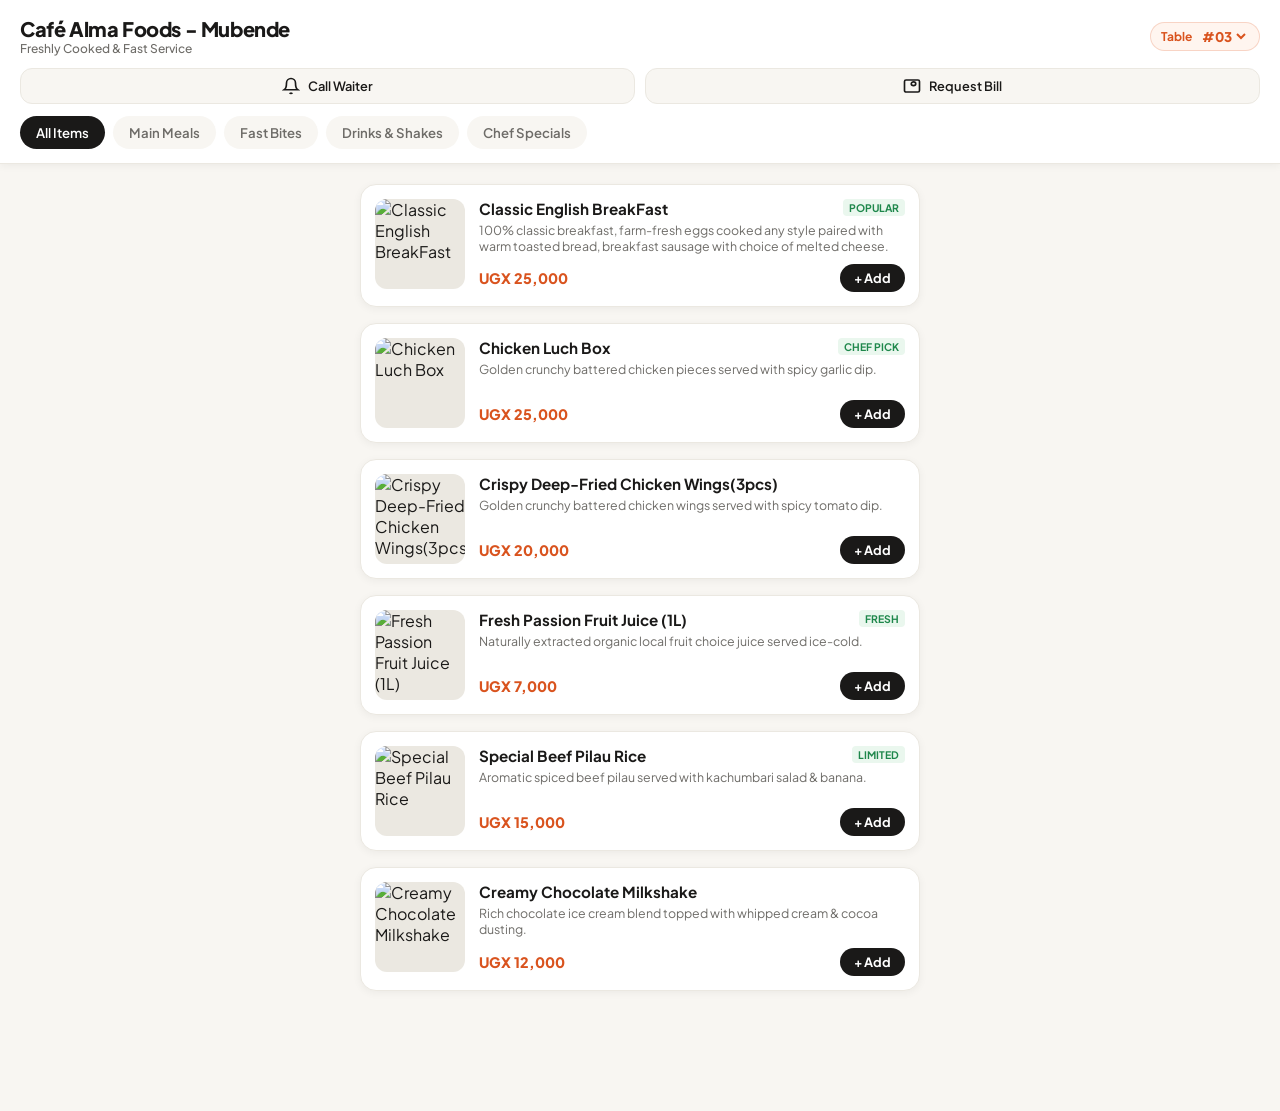
==== cafe assets/index.html @ 5075a75d "Add files via upload" ====
<!DOCTYPE html>
<html lang="en">
<head>
  <meta charset="UTF-8" />
  <meta name="viewport" content="width=device-width, initial-scale=1.0, maximum-scale=1.0, user-scalable=no" />
  <title>Digital Menu & Table Service</title>
  <link rel="preconnect" href="https://fonts.googleapis.com">
  <link rel="preconnect" href="https://fonts.gstatic.com" crossorigin>
  <link href="https://fonts.googleapis.com/css2?family=Plus+Jakarta+Sans:wght@400;500;600;700;800&display=swap" rel="stylesheet">
  <link rel="stylesheet" href="styles.css" />
</head>
<body>

  <!-- Top Navigation & Header -->
  <header class="app-header">
    <div class="brand-bar">
      <div class="brand-info">
        <h1 id="restaurantName" class="brand-title">Café Alma Foods - Mubende</h1>
        <p class="brand-subtitle">Freshly Cooked & Fast Service</p>
      </div>
      <div class="table-badge">
        <span>Table</span>
        <select id="tableSelect">
          <option value="01">#01</option>
          <option value="02">#02</option>
          <option value="03" selected>#03</option>
          <option value="04">#04</option>
          <option value="05">#05</option>
          <option value="VIP-1">VIP 1</option>
        </select>
      </div>
    </div>

    <!-- Quick Quick Call-Waiter Actions -->
    <div class="quick-service-strip">
      <button class="service-btn" id="btnCallWaiter">
        <svg width="18" height="18" viewBox="0 0 24 24" fill="none" stroke="currentColor" stroke-width="2.2"><path d="M18 8A6 6 0 0 0 6 8c0 7-3 9-3 9h18s-3-2-3-9"></path><path d="M13.73 21a2 2 0 0 1-3.46 0"></path></svg>
        Call Waiter
      </button>
      <button class="service-btn" id="btnRequestBill">
        <svg width="18" height="18" viewBox="0 0 24 24" fill="none" stroke="currentColor" stroke-width="2.2"><rect x="2" y="4" width="20" height="16" rx="2"></rect><line x1="12" y1="12" x2="12" y2="12.01"></line><path d="M17 9c0 1.5-1.5 2.5-3 2.5S11 10.5 11 9s1.5-2.5 3-2.5 3 1 3 2.5z"></path></svg>
        Request Bill
      </button>
    </div>

    <!-- Scrollable Category Filter -->
    <nav class="category-nav">
      <button class="cat-pill active" data-category="all">All Items</button>
      <button class="cat-pill" data-category="mains">Main Meals</button>
      <button class="cat-pill" data-category="fastfood">Fast Bites</button>
      <button class="cat-pill" data-category="drinks">Drinks & Shakes</button>
      <button class="cat-pill" data-category="specials">Chef Specials</button>
    </nav>
  </header>

  <!-- Main Product Display Feed -->
  <main class="menu-container">
    <div class="menu-grid" id="menuGrid">
      <!-- Injected dynamically by JS -->
    </div>
  </main>

  <!-- Sticky Bottom Cart Trigger Bar -->
  <div class="cart-bar hidden" id="cartBar">
    <div class="cart-bar-info">
      <span class="cart-count-badge" id="cartBadge">0</span>
      <div class="cart-bar-text">
        <span class="cart-bar-label">Your Order</span>
        <span class="cart-bar-total" id="cartBarTotal">UGX 0</span>
      </div>
    </div>
    <button class="view-cart-btn" id="btnOpenCart">
      View Order
      <svg width="18" height="18" viewBox="0 0 24 24" fill="none" stroke="currentColor" stroke-width="2.5"><line x1="5" y1="12" x2="19" y2="12"></line><polyline points="12 5 19 12 12 19"></polyline></svg>
    </button>
  </div>

  <!-- Order Tray Sheet Modal -->
  <div class="modal-overlay hidden" id="cartModal">
    <div class="modal-sheet">
      <div class="modal-header">
        <div>
          <h2 class="modal-title">Your Order Summary</h2>
          <p class="modal-sub">Table <span id="modalTableNum">#03</span> • Direct Kitchen Dispatch</p>
        </div>
        <button class="close-btn" id="btnCloseCart">&times;</button>
      </div>

      <div class="modal-body">
        <div class="cart-items-list" id="cartItemsList">
          <!-- Injected dynamically -->
        </div>

        <div class="order-notes-box">
          <label for="orderNotes">Kitchen Instructions / Requests:</label>
          <textarea id="orderNotes" rows="2" placeholder="e.g. Extra ketchup, extra salt, no onions, cold drinks please..."></textarea>
        </div>

        <div class="payment-method-box">
          <label>Payment Method:</label>
          <div class="payment-options">
            <label class="pay-option">
              <input type="radio" name="payment" value="Cash on Delivery" checked>
              <span>Cash</span>
            </label>
            <label class="pay-option">
              <input type="radio" name="payment" value="Mobile Money">
              <span>Mobile Money</span>
            </label>
            <label class="pay-option">
              <input type="radio" name="payment" value="Card Payment">
              <span>Card</span>
            </label>
          </div>
        </div>

        <div class="summary-breakdown">
          <div class="summary-row">
            <span>Subtotal</span>
            <span id="summarySubtotal">UGX 0</span>
          </div>
          <div class="summary-row total-row">
            <span>Total Payable</span>
            <span id="summaryTotal">UGX 0</span>
          </div>
        </div>
      </div>

      <div class="modal-footer">
        <button class="dispatch-whatsapp-btn" id="btnDispatchOrder">
          <svg width="22" height="22" viewBox="0 0 24 24" fill="currentColor"><path d="M.057 24l1.687-6.163c-1.041-1.804-1.588-3.849-1.587-5.946.003-6.556 5.338-11.891 11.893-11.891 3.181.001 6.167 1.24 8.413 3.488 2.245 2.248 3.481 5.236 3.48 8.414-.003 6.557-5.338 11.892-11.893 11.892-1.99-.001-3.951-.5-5.688-1.448l-6.305 1.654zm6.597-3.807c1.676.995 3.276 1.591 5.392 1.592 5.448 0 9.886-4.434 9.889-9.885.002-5.462-4.415-9.89-9.881-9.892-5.452 0-9.887 4.434-9.889 9.884-.001 2.225.651 3.891 1.746 5.634l-.999 3.648 3.742-.981zm11.387-5.464c-.074-.124-.272-.198-.57-.347-.297-.149-1.758-.868-2.031-.967-.272-.099-.47-.149-.669.149-.198.297-.768.967-.941 1.165-.173.198-.347.223-.644.074-.297-.149-1.255-.462-2.39-1.475-.883-.788-1.48-1.761-1.653-2.059-.173-.297-.018-.458.13-.606.134-.133.297-.347.446-.521.151-.172.2-.296.3-.495.099-.198.05-.372-.025-.521-.075-.148-.669-1.611-.916-2.206-.242-.579-.487-.501-.669-.51l-.57-.01c-.198 0-.52.074-.792.372s-1.04 1.016-1.04 2.479 1.065 2.876 1.213 3.074c.149.198 2.095 3.2 5.076 4.487.709.306 1.263.489 1.694.626.712.226 1.36.194 1.872.118.571-.085 1.758-.719 2.006-1.413.248-.695.248-1.29.173-1.414z"/></svg>
          Send Order to Kitchen via WhatsApp
        </button>
      </div>
    </div>
  </div>

  <script src="app.js"></script>
</body>
</html>
---- cafe assets/styles.css ----
:root {
  --bg-main: #F8F6F2;
  --surface: #FFFFFF;
  --text-dark: #1A1918;
  --text-muted: #6E6C68;
  --primary: #D9531E;
  --primary-hover: #C14413;
  --accent-warm: #FFF5EF;
  --border-light: #EBE8E1;
  --whatsapp-green: #25D366;
  --shadow-sm: 0 2px 8px rgba(0, 0, 0, 0.05);
  --shadow-lg: 0 10px 30px rgba(0, 0, 0, 0.12);
  --radius-lg: 16px;
  --radius-md: 12px;
}

* {
  box-sizing: border-box;
  margin: 0;
  padding: 0;
  font-family: 'Plus Jakarta Sans', sans-serif;
  -webkit-tap-highlight-color: transparent;
}

body {
  background-color: var(--bg-main);
  color: var(--text-dark);
  padding-bottom: 100px;
}

/* Header */
.app-header {
  position: sticky;
  top: 0;
  background: var(--surface);
  z-index: 100;
  box-shadow: var(--shadow-sm);
  border-bottom: 1px solid var(--border-light);
}

.brand-bar {
  display: flex;
  justify-content: space-between;
  align-items: center;
  padding: 16px 20px 12px;
}

.brand-title {
  font-size: 1.25rem;
  font-weight: 800;
  letter-spacing: -0.02em;
  color: var(--text-dark);
}

.brand-subtitle {
  font-size: 0.75rem;
  color: var(--text-muted);
  font-weight: 500;
}

.table-badge {
  background: var(--accent-warm);
  border: 1px solid rgba(217, 83, 30, 0.2);
  padding: 4px 10px;
  border-radius: 20px;
  display: flex;
  align-items: center;
  gap: 6px;
  font-size: 0.75rem;
  font-weight: 700;
  color: var(--primary);
}

.table-badge select {
  border: none;
  background: transparent;
  font-weight: 800;
  color: var(--primary);
  outline: none;
  cursor: pointer;
}

/* Service Actions Strip */
.quick-service-strip {
  display: flex;
  gap: 10px;
  padding: 0 20px 12px;
}

.service-btn {
  flex: 1;
  display: flex;
  align-items: center;
  justify-content: center;
  gap: 8px;
  background: var(--bg-main);
  border: 1px solid var(--border-light);
  padding: 8px 12px;
  border-radius: var(--radius-md);
  font-size: 0.8rem;
  font-weight: 600;
  color: var(--text-dark);
  cursor: pointer;
}

.service-btn:active {
  background: var(--border-light);
}

/* Category Filter Bar */
.category-nav {
  display: flex;
  overflow-x: auto;
  gap: 8px;
  padding: 0 20px 14px;
  scrollbar-width: none;
}
.category-nav::-webkit-scrollbar { display: none; }

.cat-pill {
  white-space: nowrap;
  border: none;
  background: var(--bg-main);
  color: var(--text-muted);
  padding: 8px 16px;
  border-radius: 20px;
  font-size: 0.825rem;
  font-weight: 600;
  cursor: pointer;
}

.cat-pill.active {
  background: var(--text-dark);
  color: var(--surface);
}

/* Menu Display Feed */
.menu-container {
  padding: 20px;
  max-width: 600px;
  margin: 0 auto;
}

.menu-grid {
  display: flex;
  flex-direction: column;
  gap: 16px;
}

.item-card {
  background: var(--surface);
  border-radius: var(--radius-lg);
  padding: 14px;
  display: flex;
  gap: 14px;
  box-shadow: var(--shadow-sm);
  border: 1px solid var(--border-light);
  position: relative;
}

.item-img {
  width: 90px;
  height: 90px;
  border-radius: var(--radius-md);
  object-fit: cover;
  background-color: var(--border-light);
}

.item-details {
  flex: 1;
  display: flex;
  flex-direction: column;
  justify-content: space-between;
}

.item-header {
  display: flex;
  justify-content: space-between;
  align-items: flex-start;
  gap: 8px;
}

.item-name {
  font-size: 0.95rem;
  font-weight: 700;
  line-height: 1.25;
}

.item-badge {
  background: #EAF7EE;
  color: #1E874B;
  font-size: 0.65rem;
  font-weight: 700;
  padding: 2px 6px;
  border-radius: 4px;
  text-transform: uppercase;
}

.item-desc {
  font-size: 0.775rem;
  color: var(--text-muted);
  margin-top: 4px;
  line-height: 1.3;
}

.item-bottom {
  display: flex;
  justify-content: space-between;
  align-items: center;
  margin-top: 10px;
}

.item-price {
  font-size: 0.9rem;
  font-weight: 800;
  color: var(--primary);
}

/* Controls */
.qty-control {
  display: flex;
  align-items: center;
  gap: 10px;
  background: var(--bg-main);
  padding: 4px 8px;
  border-radius: 20px;
  border: 1px solid var(--border-light);
}

.qty-btn {
  border: none;
  background: var(--surface);
  width: 26px;
  height: 26px;
  border-radius: 50%;
  font-weight: 800;
  color: var(--text-dark);
  cursor: pointer;
  box-shadow: 0 1px 3px rgba(0,0,0,0.1);
  display: flex;
  align-items: center;
  justify-content: center;
}

.qty-btn:active { transform: scale(0.95); }

.qty-count {
  font-size: 0.85rem;
  font-weight: 700;
  min-width: 14px;
  text-align: center;
}

.add-btn {
  background: var(--text-dark);
  color: var(--surface);
  border: none;
  padding: 6px 14px;
  border-radius: 20px;
  font-size: 0.8rem;
  font-weight: 700;
  cursor: pointer;
}

/* Bottom Floating Cart Bar */
.cart-bar {
  position: fixed;
  bottom: 20px;
  left: 20px;
  right: 20px;
  max-width: 560px;
  margin: 0 auto;
  background: var(--text-dark);
  color: var(--surface);
  border-radius: 30px;
  padding: 10px 12px 10px 20px;
  display: flex;
  justify-content: space-between;
  align-items: center;
  box-shadow: var(--shadow-lg);
  z-index: 200;
}

.cart-bar.hidden { display: none; }

.cart-bar-info {
  display: flex;
  align-items: center;
  gap: 12px;
}

.cart-count-badge {
  background: var(--primary);
  color: var(--surface);
  width: 28px;
  height: 28px;
  border-radius: 50%;
  font-weight: 800;
  font-size: 0.85rem;
  display: flex;
  align-items: center;
  justify-content: center;
}

.cart-bar-text {
  display: flex;
  flex-direction: column;
}

.cart-bar-label { font-size: 0.7rem; color: #A09E9A; text-transform: uppercase; }
.cart-bar-total { font-size: 0.95rem; font-weight: 800; }

.view-cart-btn {
  background: var(--primary);
  color: var(--surface);
  border: none;
  padding: 10px 18px;
  border-radius: 20px;
  font-size: 0.85rem;
  font-weight: 700;
  display: flex;
  align-items: center;
  gap: 6px;
  cursor: pointer;
}

/* Modal Tray Sheet */
.modal-overlay {
  position: fixed;
  inset: 0;
  background: rgba(0, 0, 0, 0.6);
  z-index: 300;
  display: flex;
  justify-content: center;
  align-items: flex-end;
}

.modal-overlay.hidden { display: none; }

.modal-sheet {
  background: var(--surface);
  width: 100%;
  max-width: 600px;
  border-radius: 24px 24px 0 0;
  padding: 24px 20px;
  max-height: 85vh;
  overflow-y: auto;
  animation: slideUp 0.25s ease-out;
}

@keyframes slideUp {
  from { transform: translateY(100%); }
  to { transform: translateY(0); }
}

.modal-header {
  display: flex;
  justify-content: space-between;
  align-items: flex-start;
  margin-bottom: 20px;
}

.modal-title { font-size: 1.15rem; font-weight: 800; }
.modal-sub { font-size: 0.775rem; color: var(--text-muted); }

.close-btn {
  border: none;
  background: var(--bg-main);
  width: 32px;
  height: 32px;
  border-radius: 50%;
  font-size: 1.25rem;
  cursor: pointer;
}

.cart-items-list {
  display: flex;
  flex-direction: column;
  gap: 12px;
  margin-bottom: 20px;
}

.cart-item-row {
  display: flex;
  justify-content: space-between;
  align-items: center;
  padding-bottom: 12px;
  border-bottom: 1px solid var(--border-light);
}

.cart-item-title { font-size: 0.875rem; font-weight: 700; }
.cart-item-sub { font-size: 0.75rem; color: var(--text-muted); }

.order-notes-box, .payment-method-box {
  margin-bottom: 20px;
}

.order-notes-box label, .payment-method-box label {
  display: block;
  font-size: 0.8rem;
  font-weight: 700;
  margin-bottom: 8px;
}

.order-notes-box textarea {
  width: 100%;
  border: 1px solid var(--border-light);
  border-radius: var(--radius-md);
  padding: 10px;
  font-size: 0.825rem;
  background: var(--bg-main);
  resize: none;
  outline: none;
}

.payment-options {
  display: flex;
  gap: 10px;
}

.pay-option {
  flex: 1;
  border: 1px solid var(--border-light);
  padding: 8px 10px;
  border-radius: var(--radius-md);
  text-align: center;
  font-size: 0.8rem;
  font-weight: 600;
  cursor: pointer;
  display: flex;
  align-items: center;
  justify-content: center;
  gap: 6px;
}

.pay-option input { accent-color: var(--primary); }

.summary-breakdown {
  background: var(--bg-main);
  padding: 14px;
  border-radius: var(--radius-md);
  margin-bottom: 20px;
}

.summary-row {
  display: flex;
  justify-content: space-between;
  font-size: 0.85rem;
  color: var(--text-muted);
  margin-bottom: 6px;
}

.total-row {
  font-size: 1rem;
  font-weight: 800;
  color: var(--text-dark);
  margin-bottom: 0;
  padding-top: 6px;
  border-top: 1px dashed var(--border-light);
}

.dispatch-whatsapp-btn {
  width: 100%;
  background: var(--whatsapp-green);
  color: white;
  border: none;
  padding: 14px;
  border-radius: 30px;
  font-size: 0.925rem;
  font-weight: 800;
  display: flex;
  align-items: center;
  justify-content: center;
  gap: 10px;
  cursor: pointer;
}

.dispatch-whatsapp-btn:active { opacity: 0.9; }
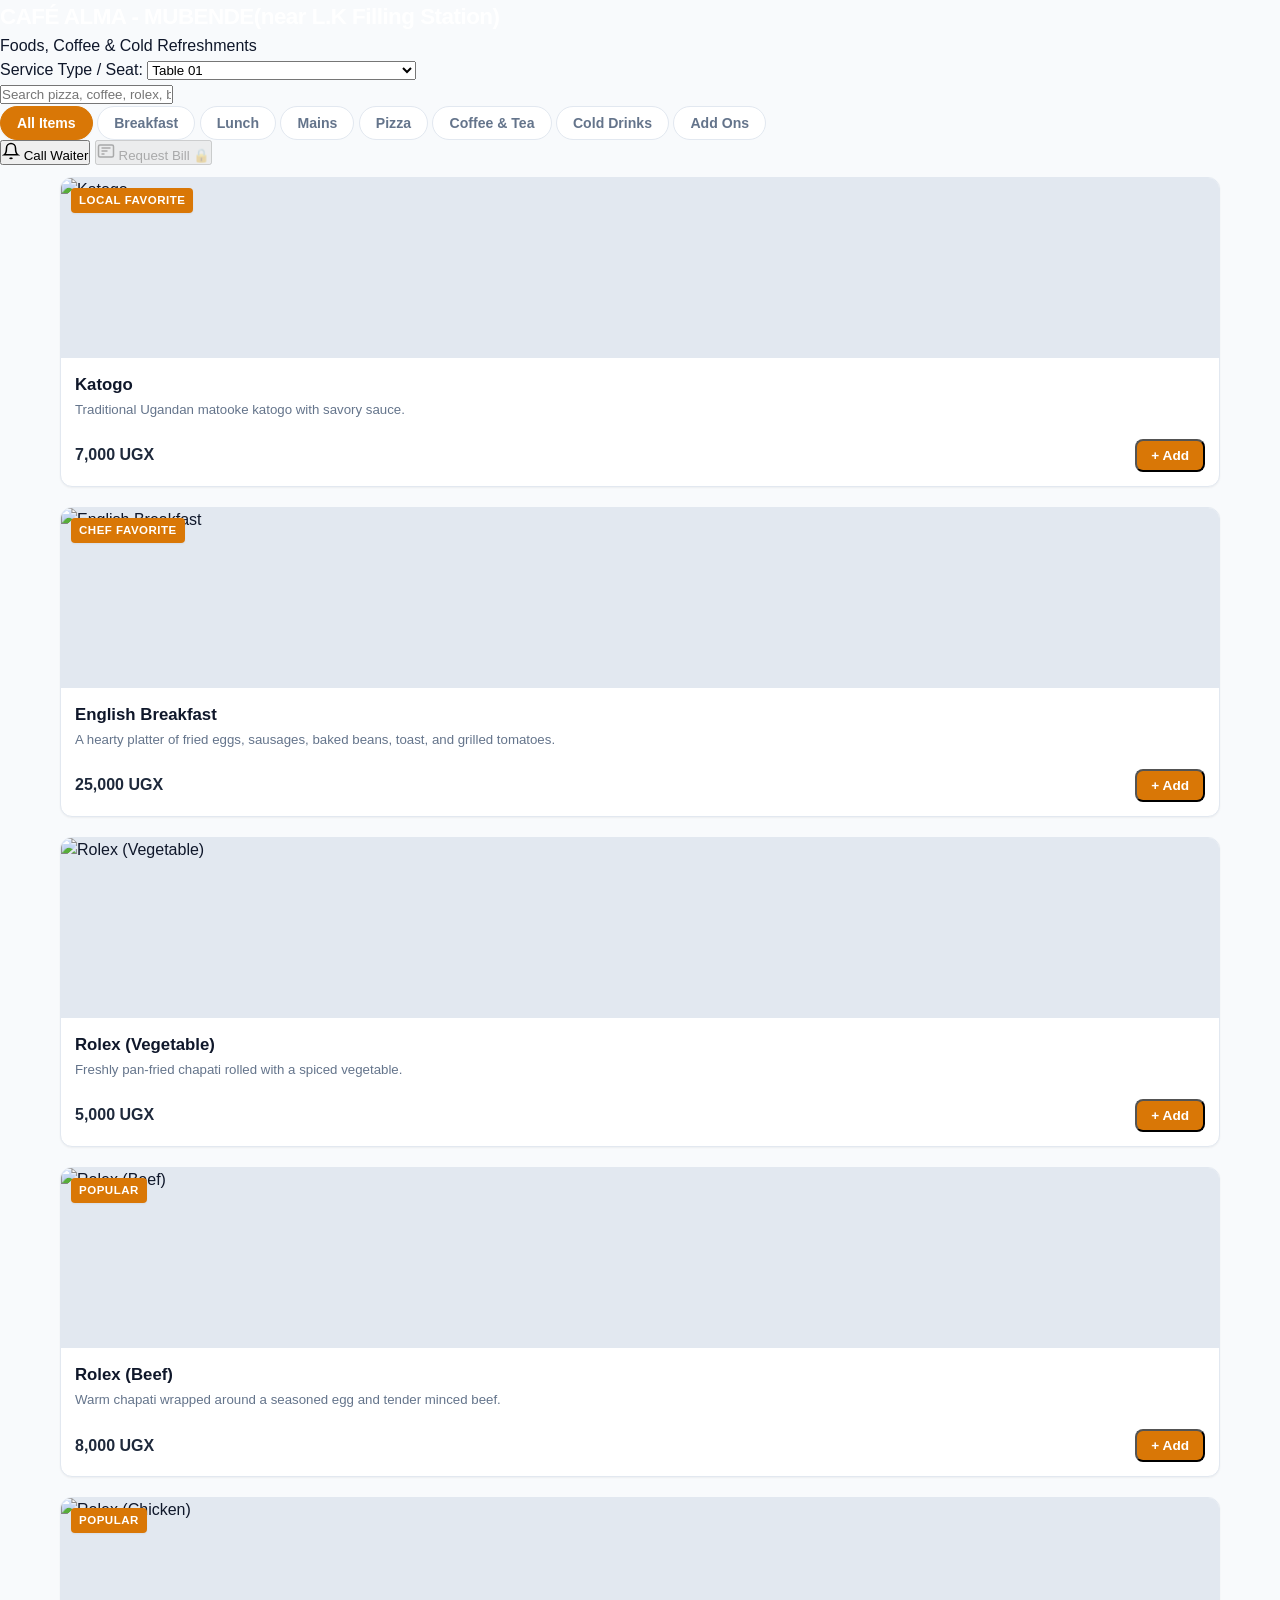
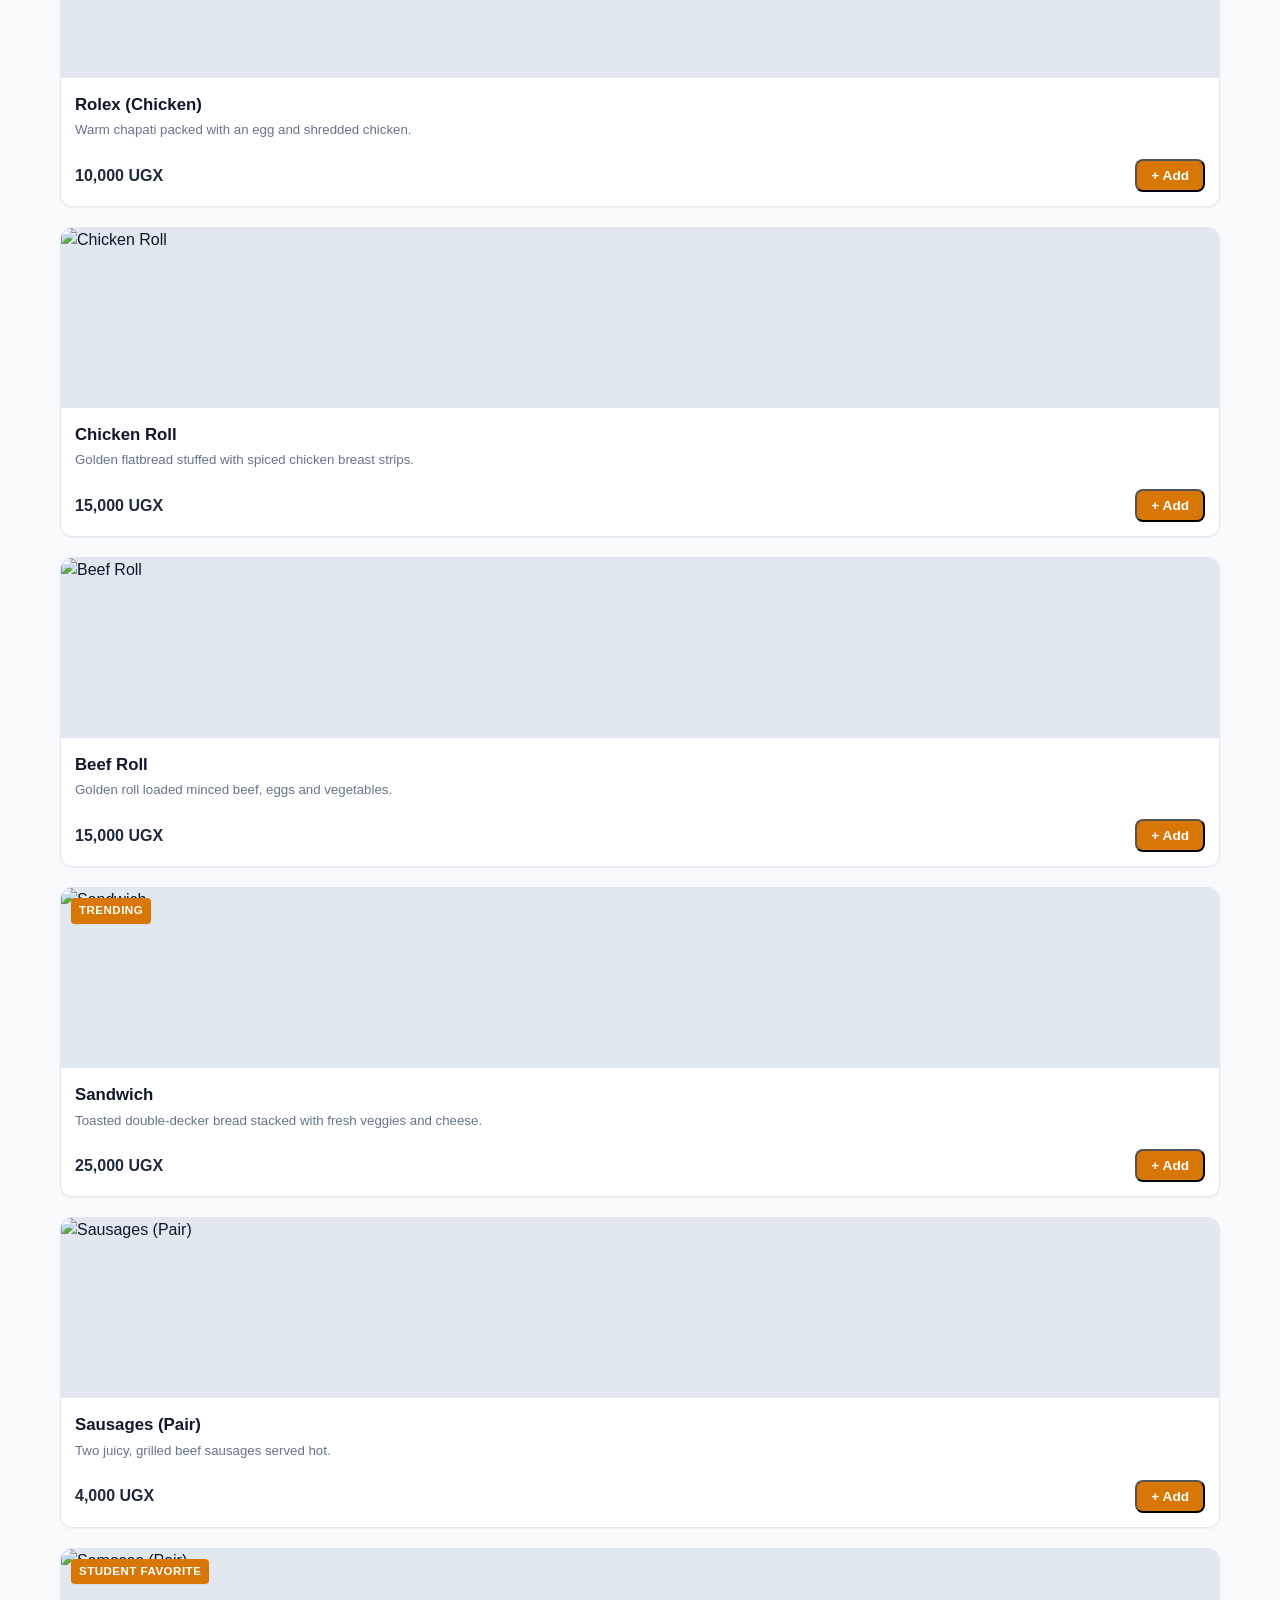
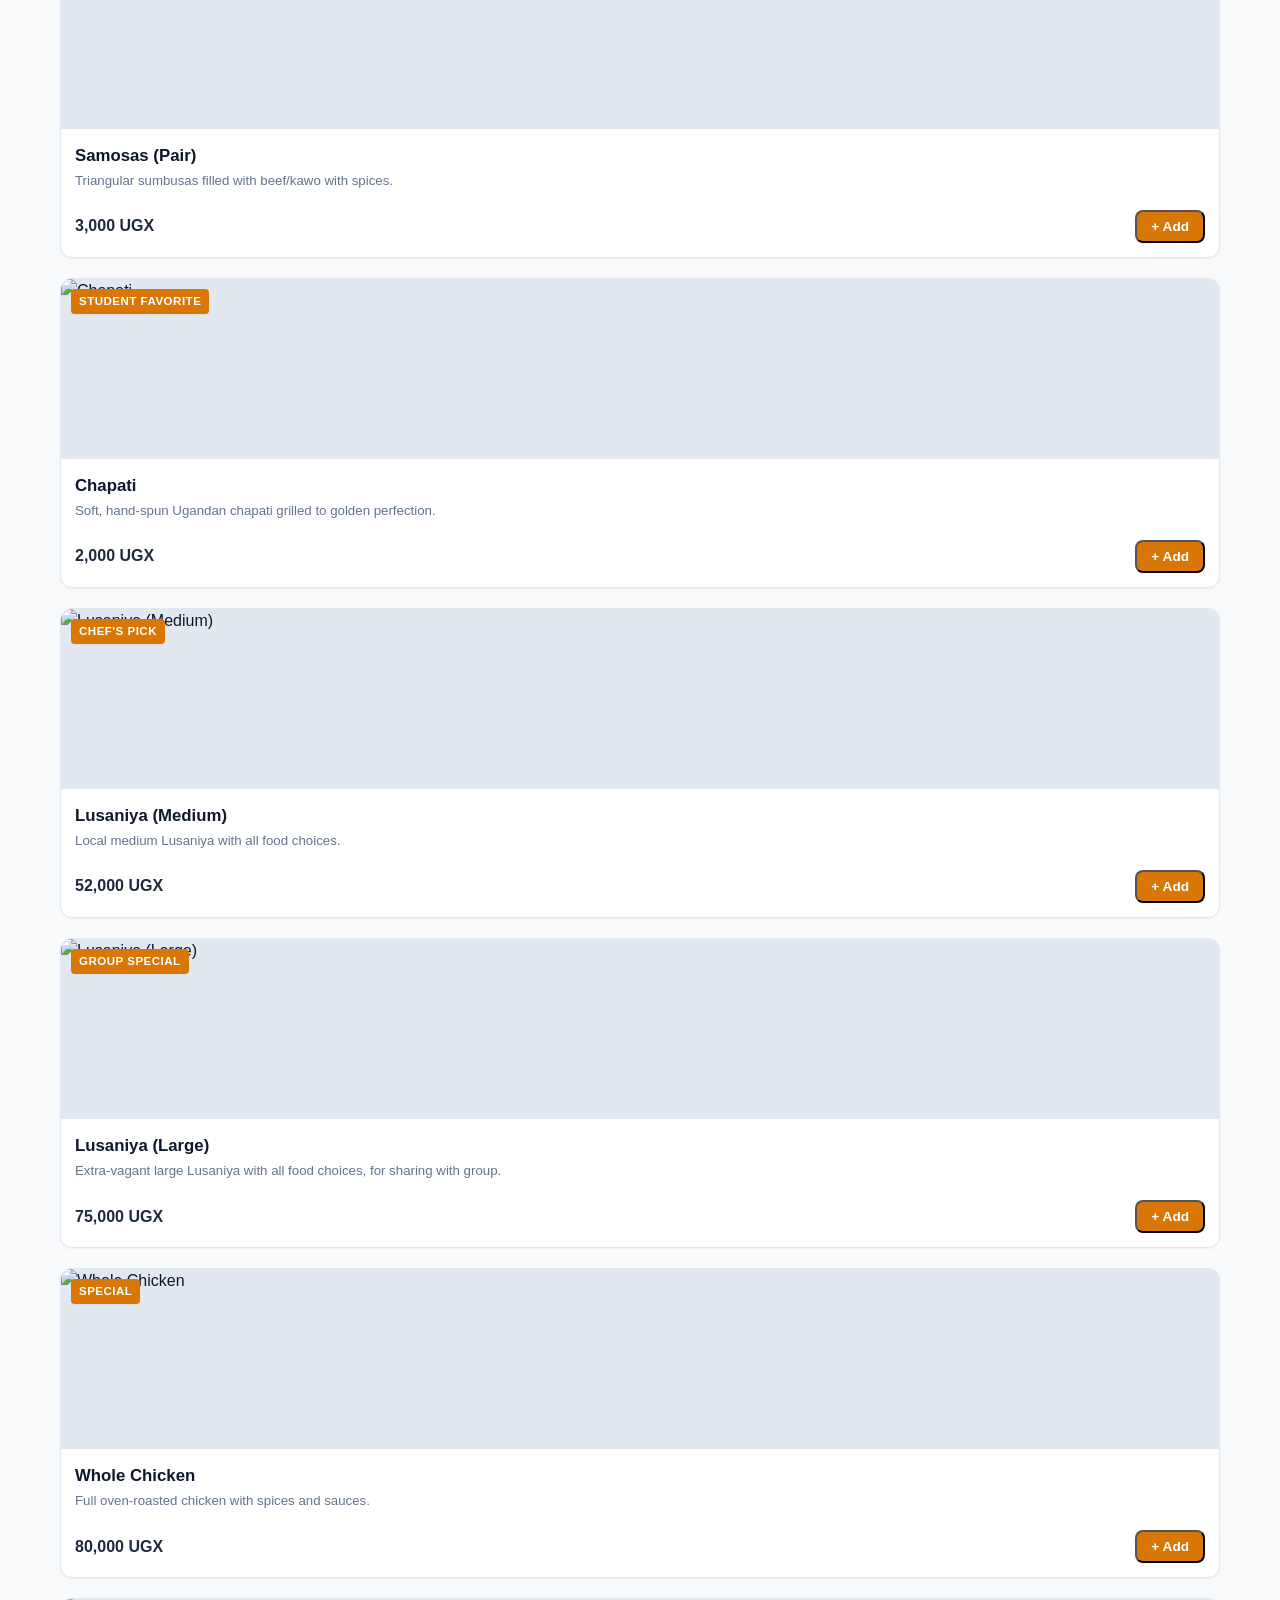
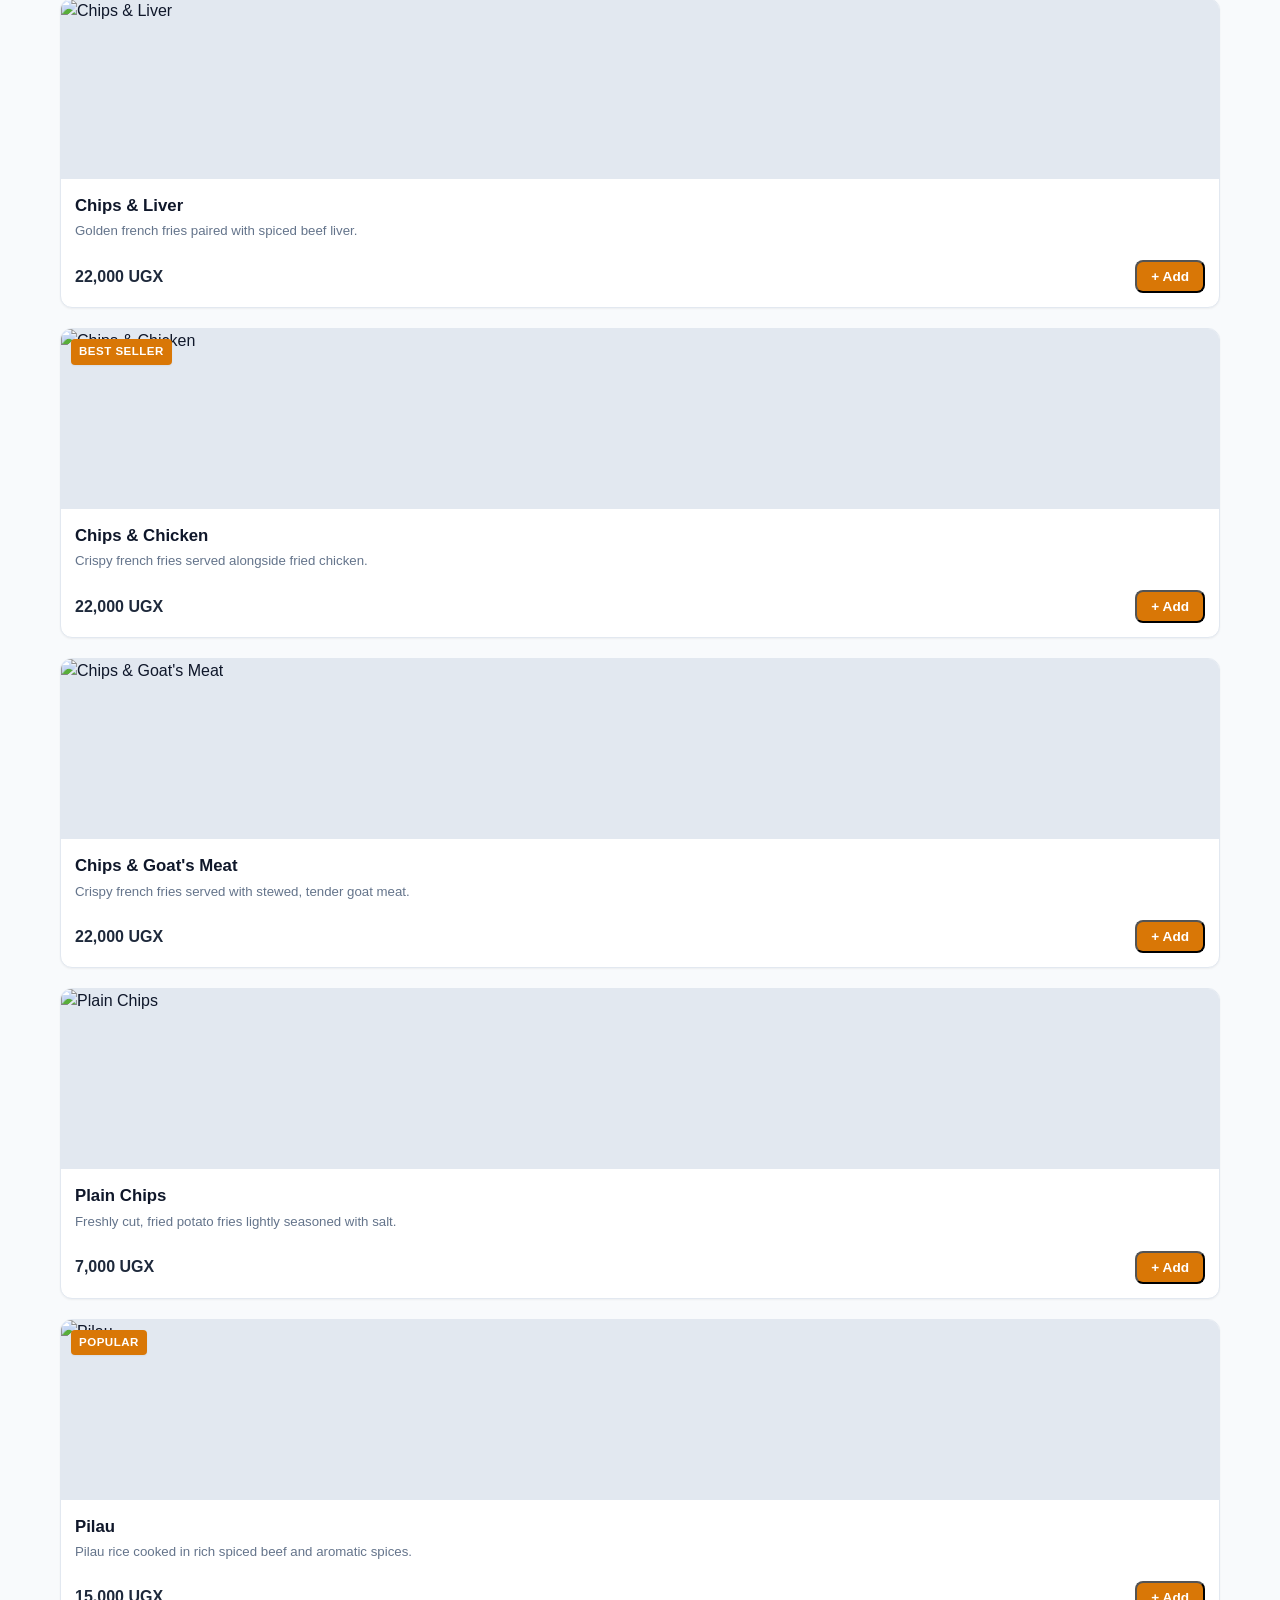
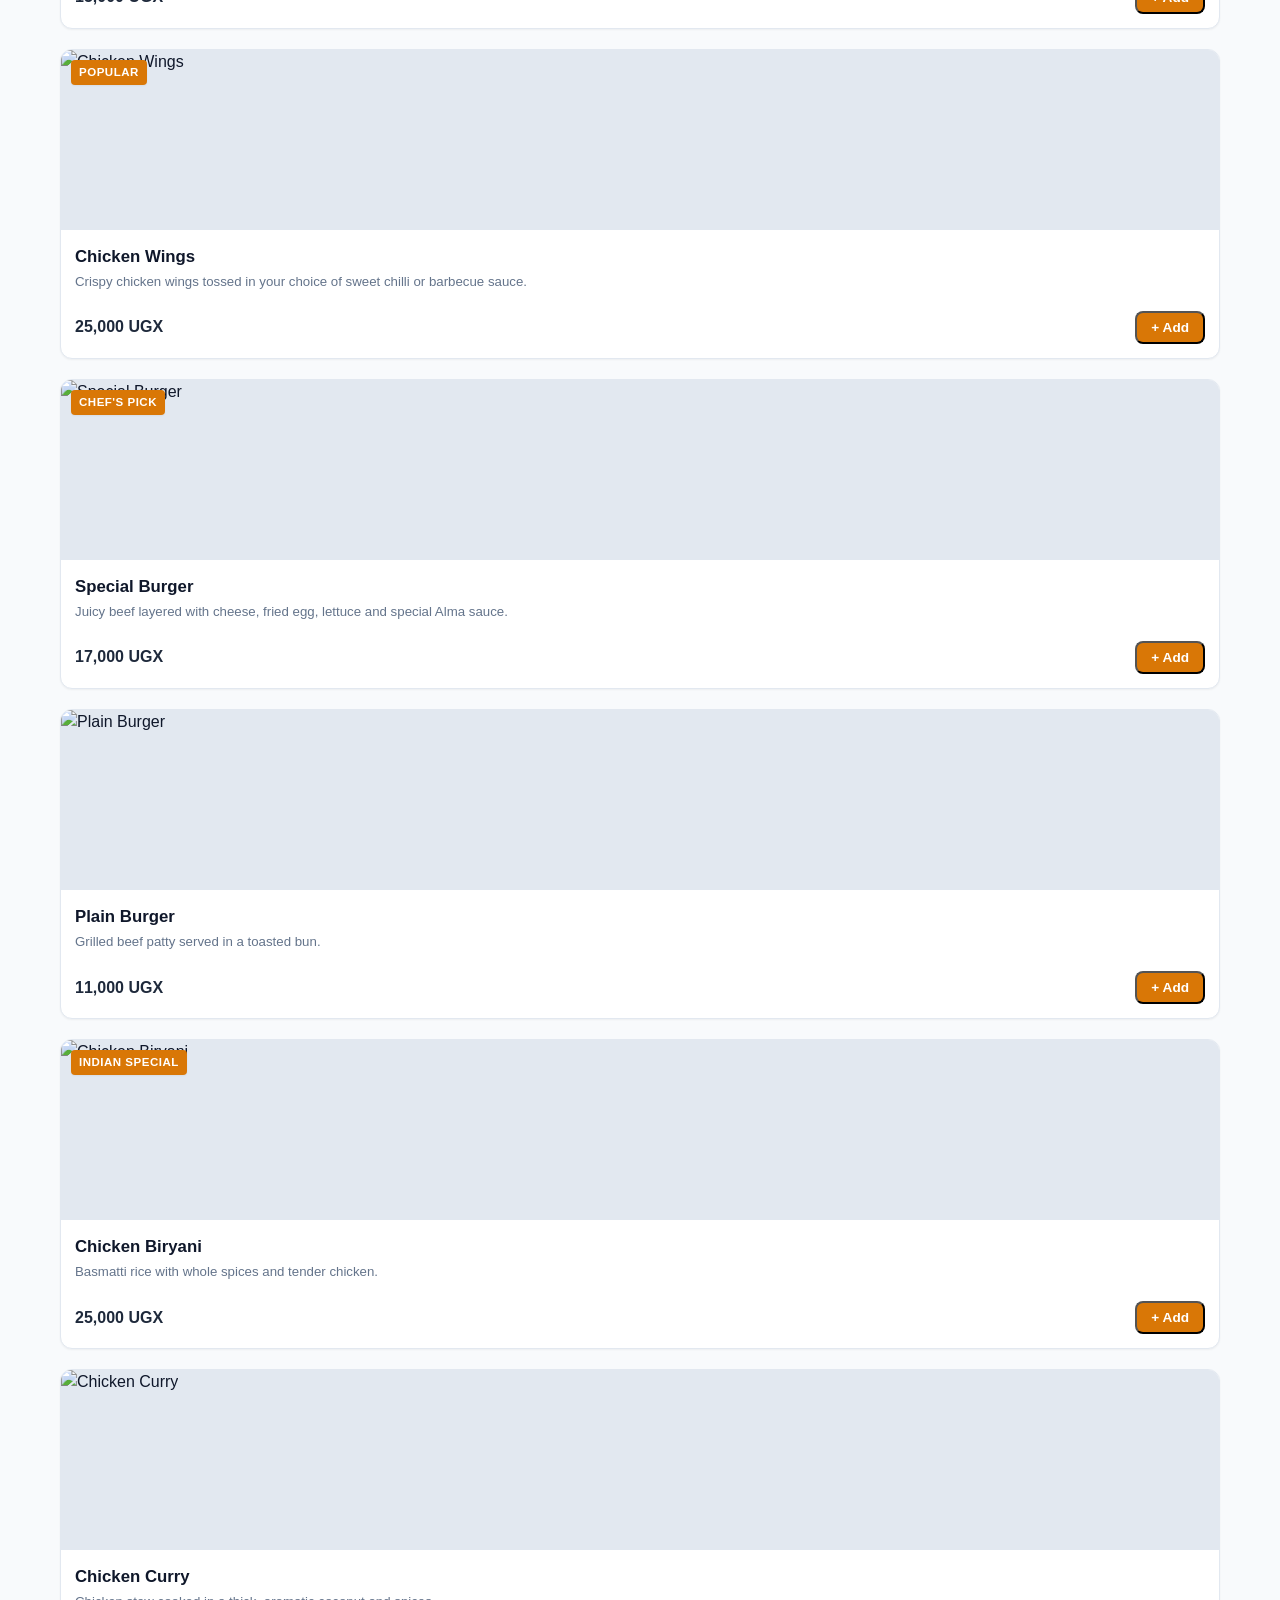
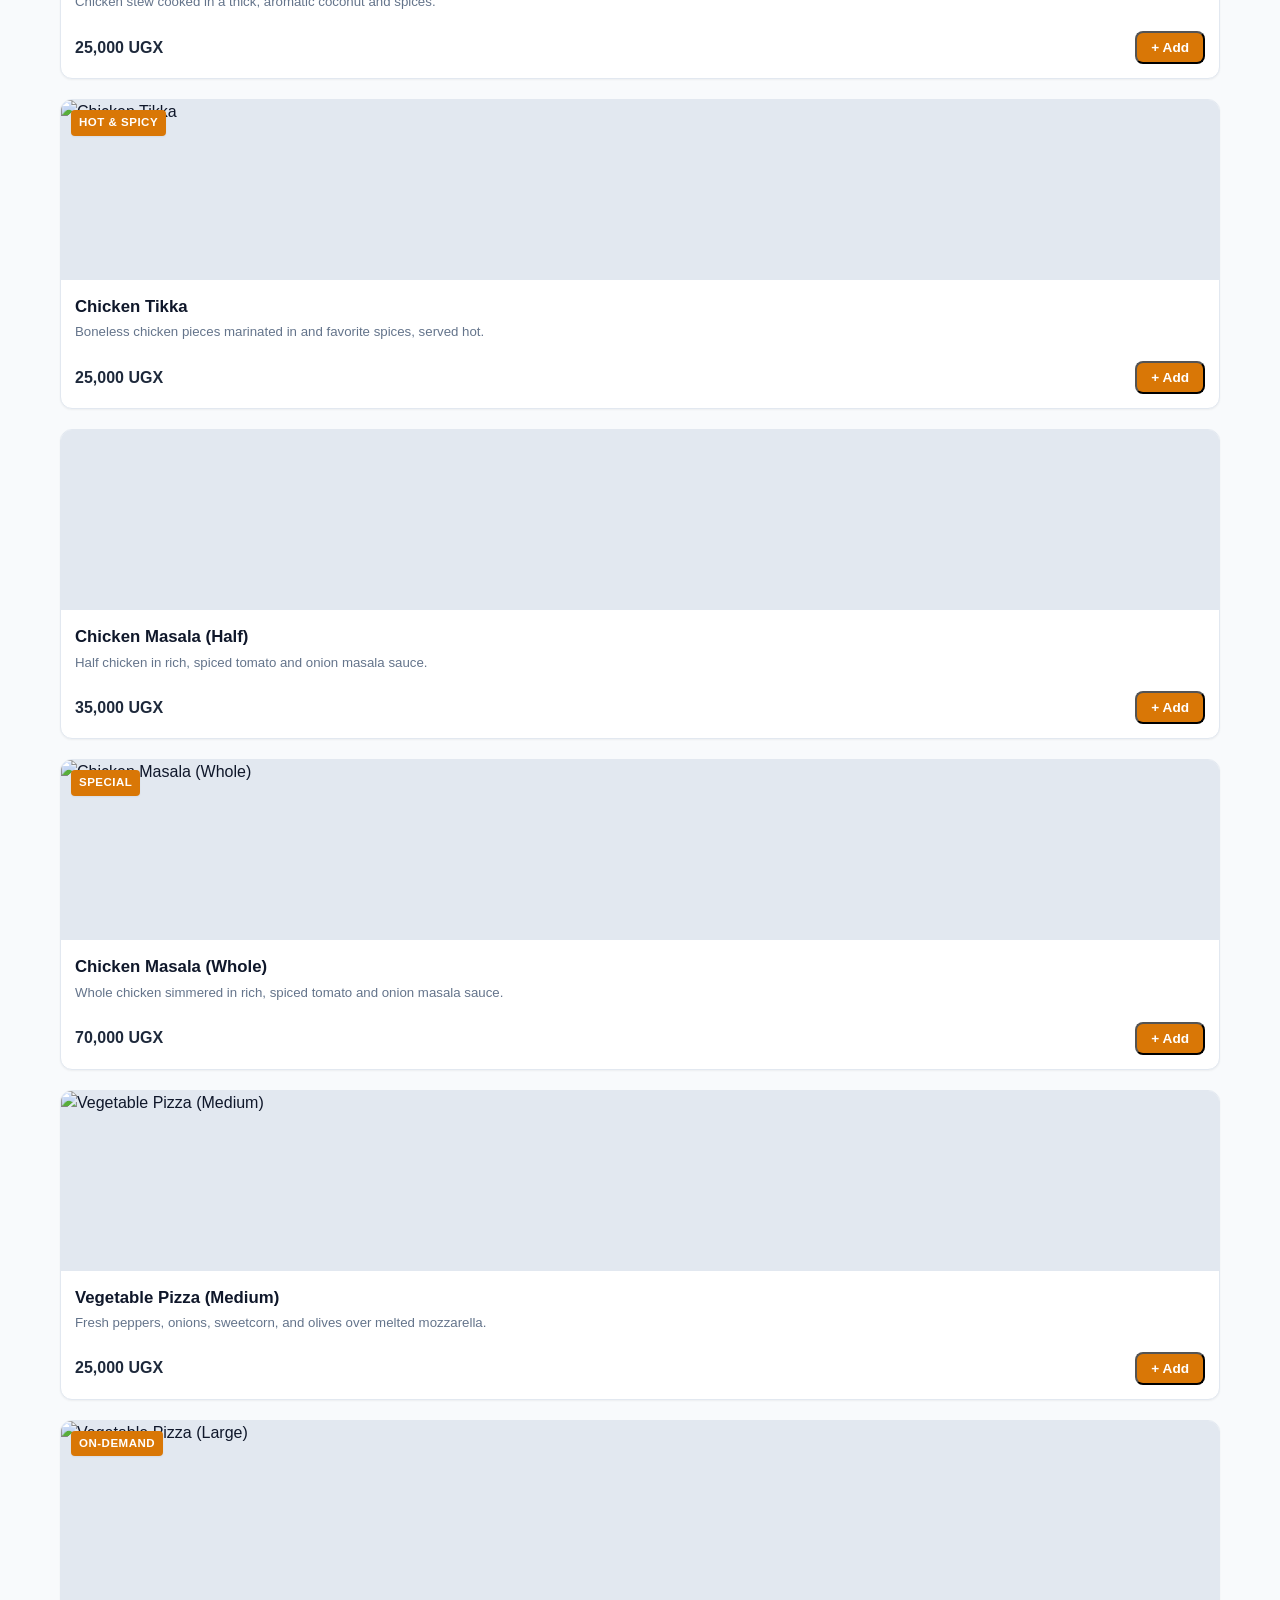
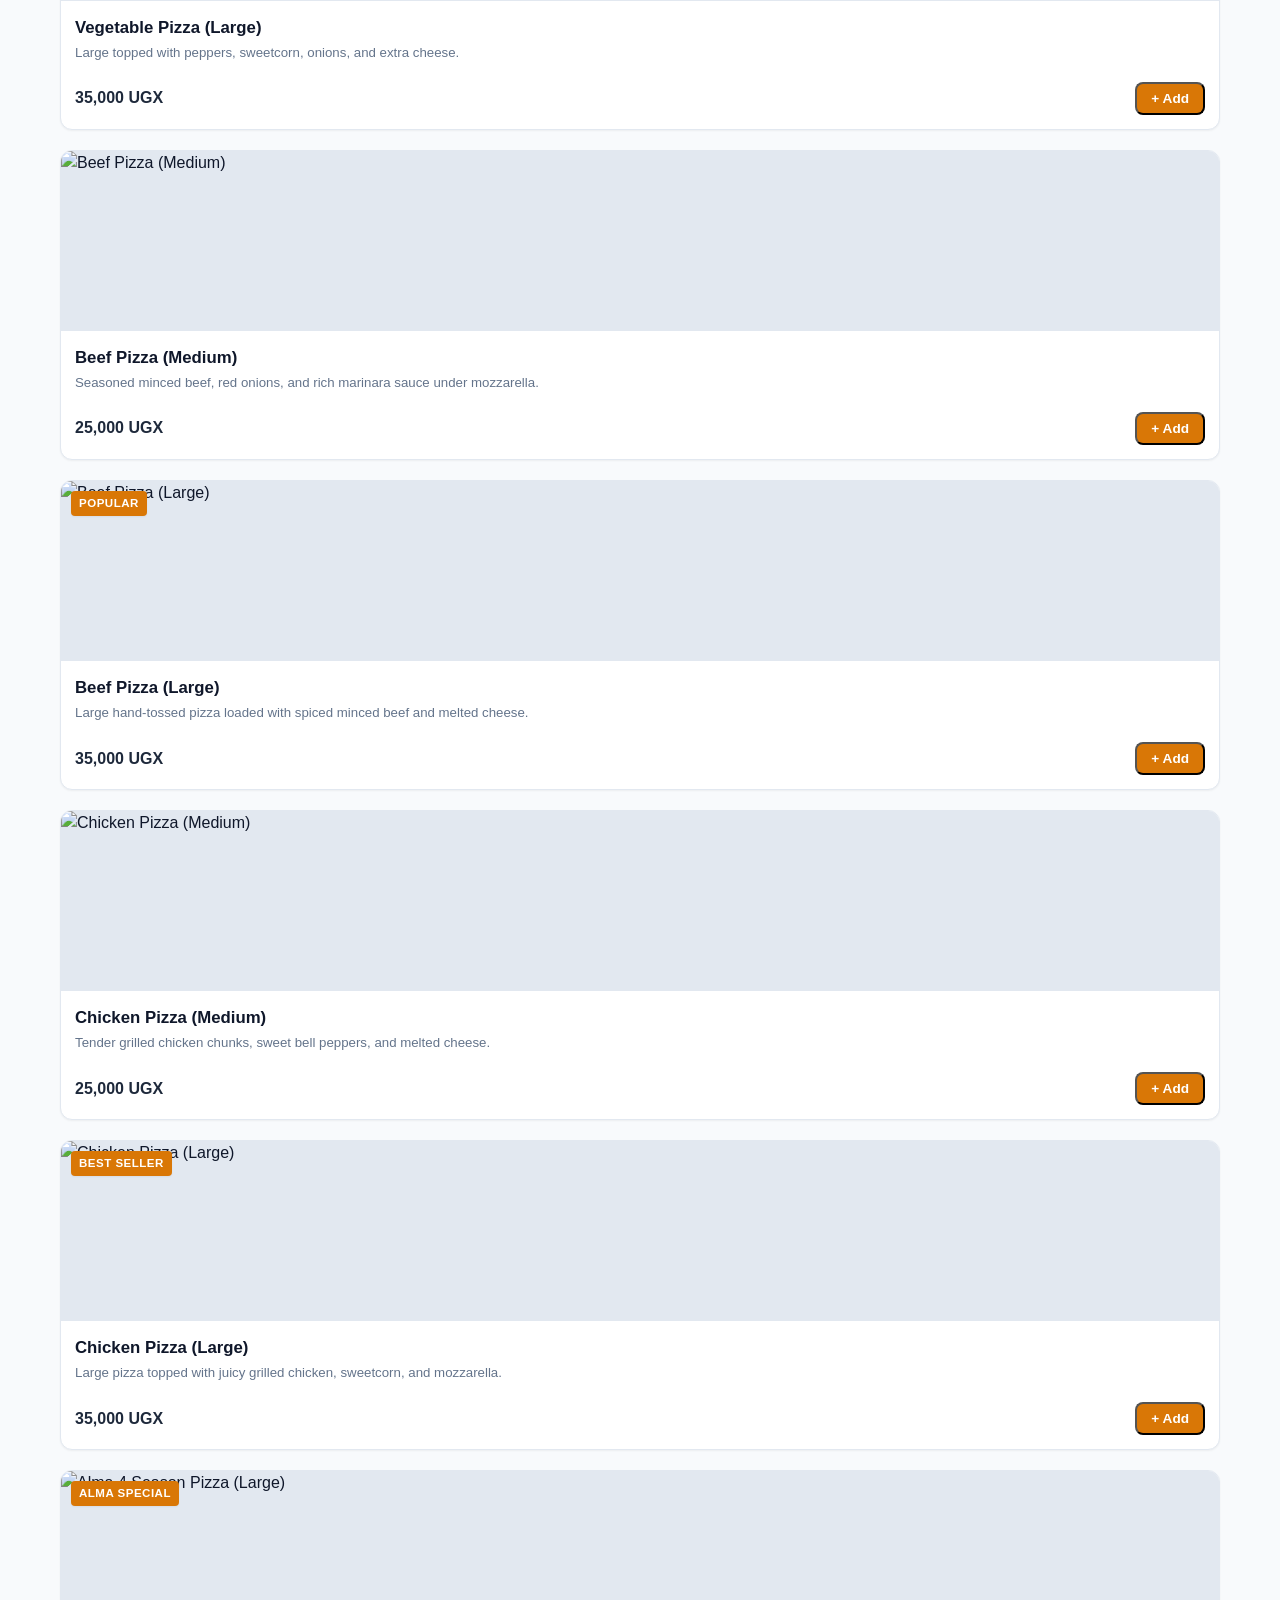
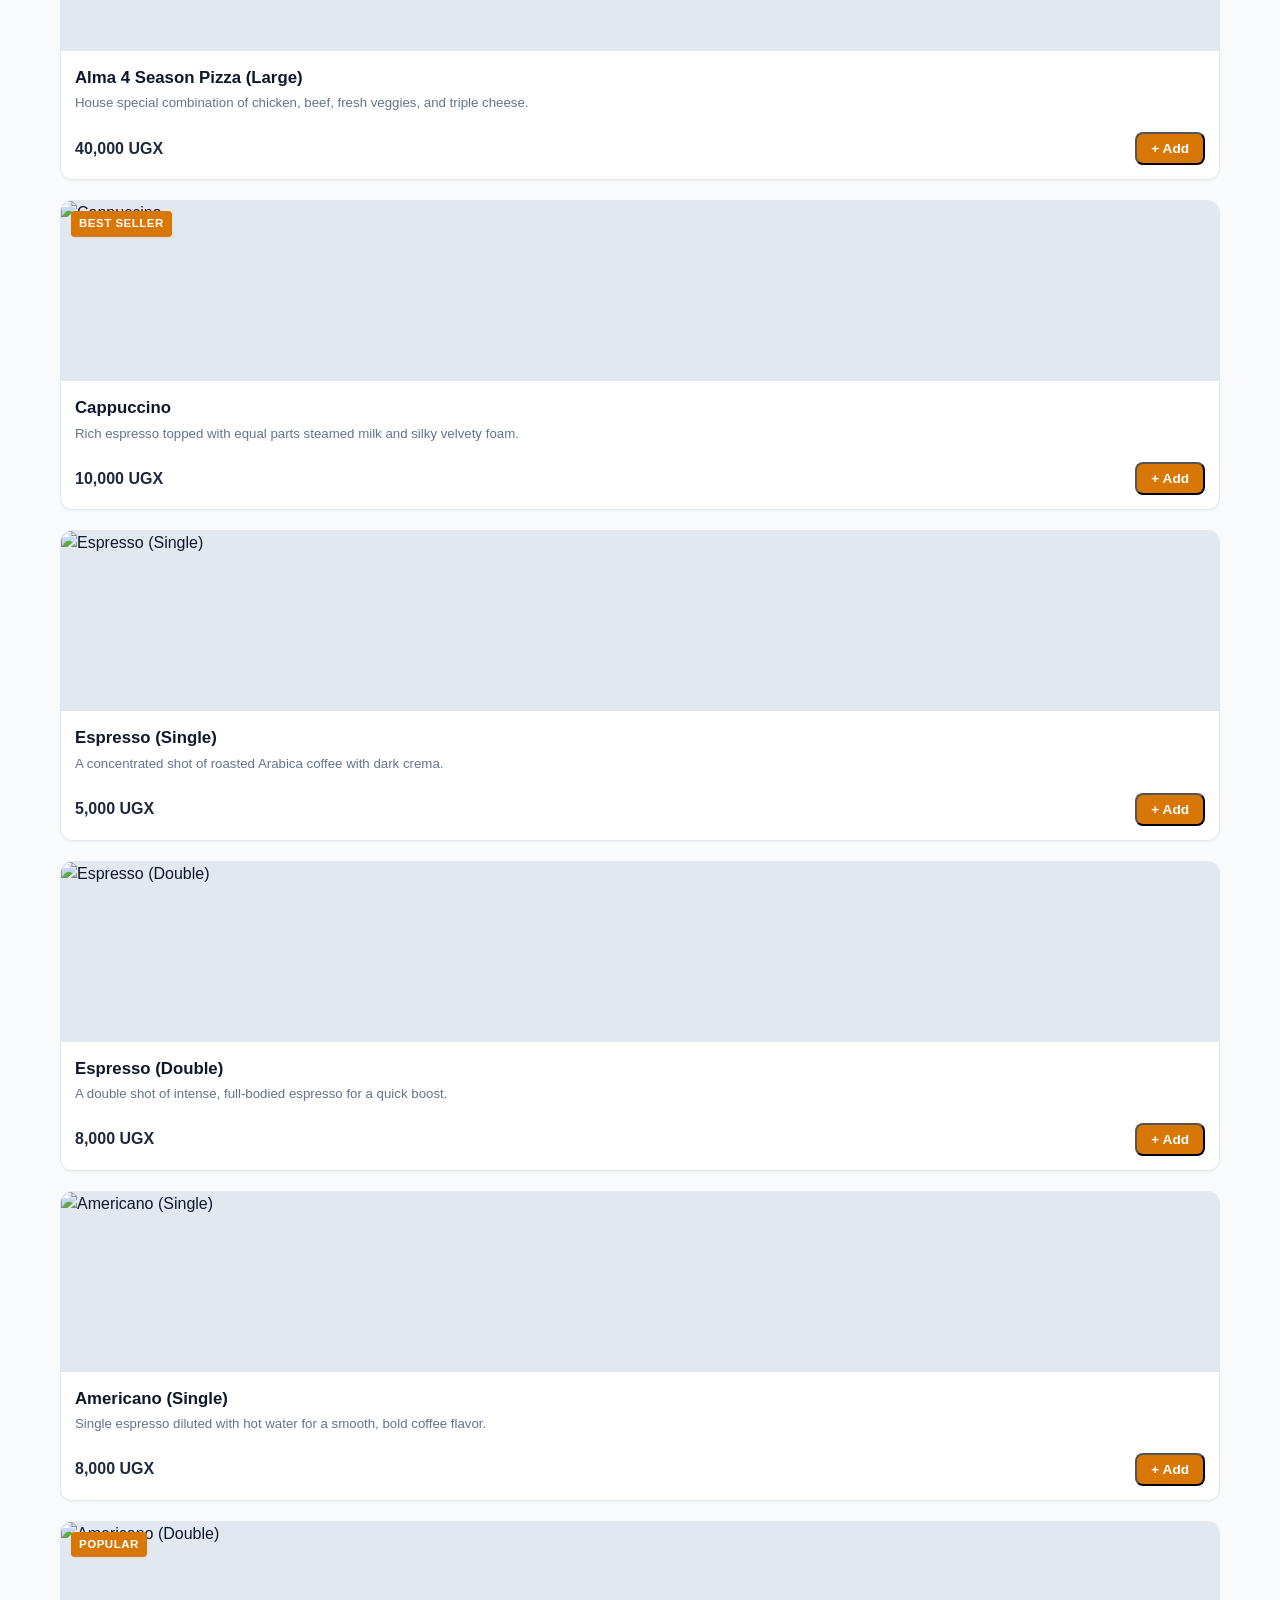
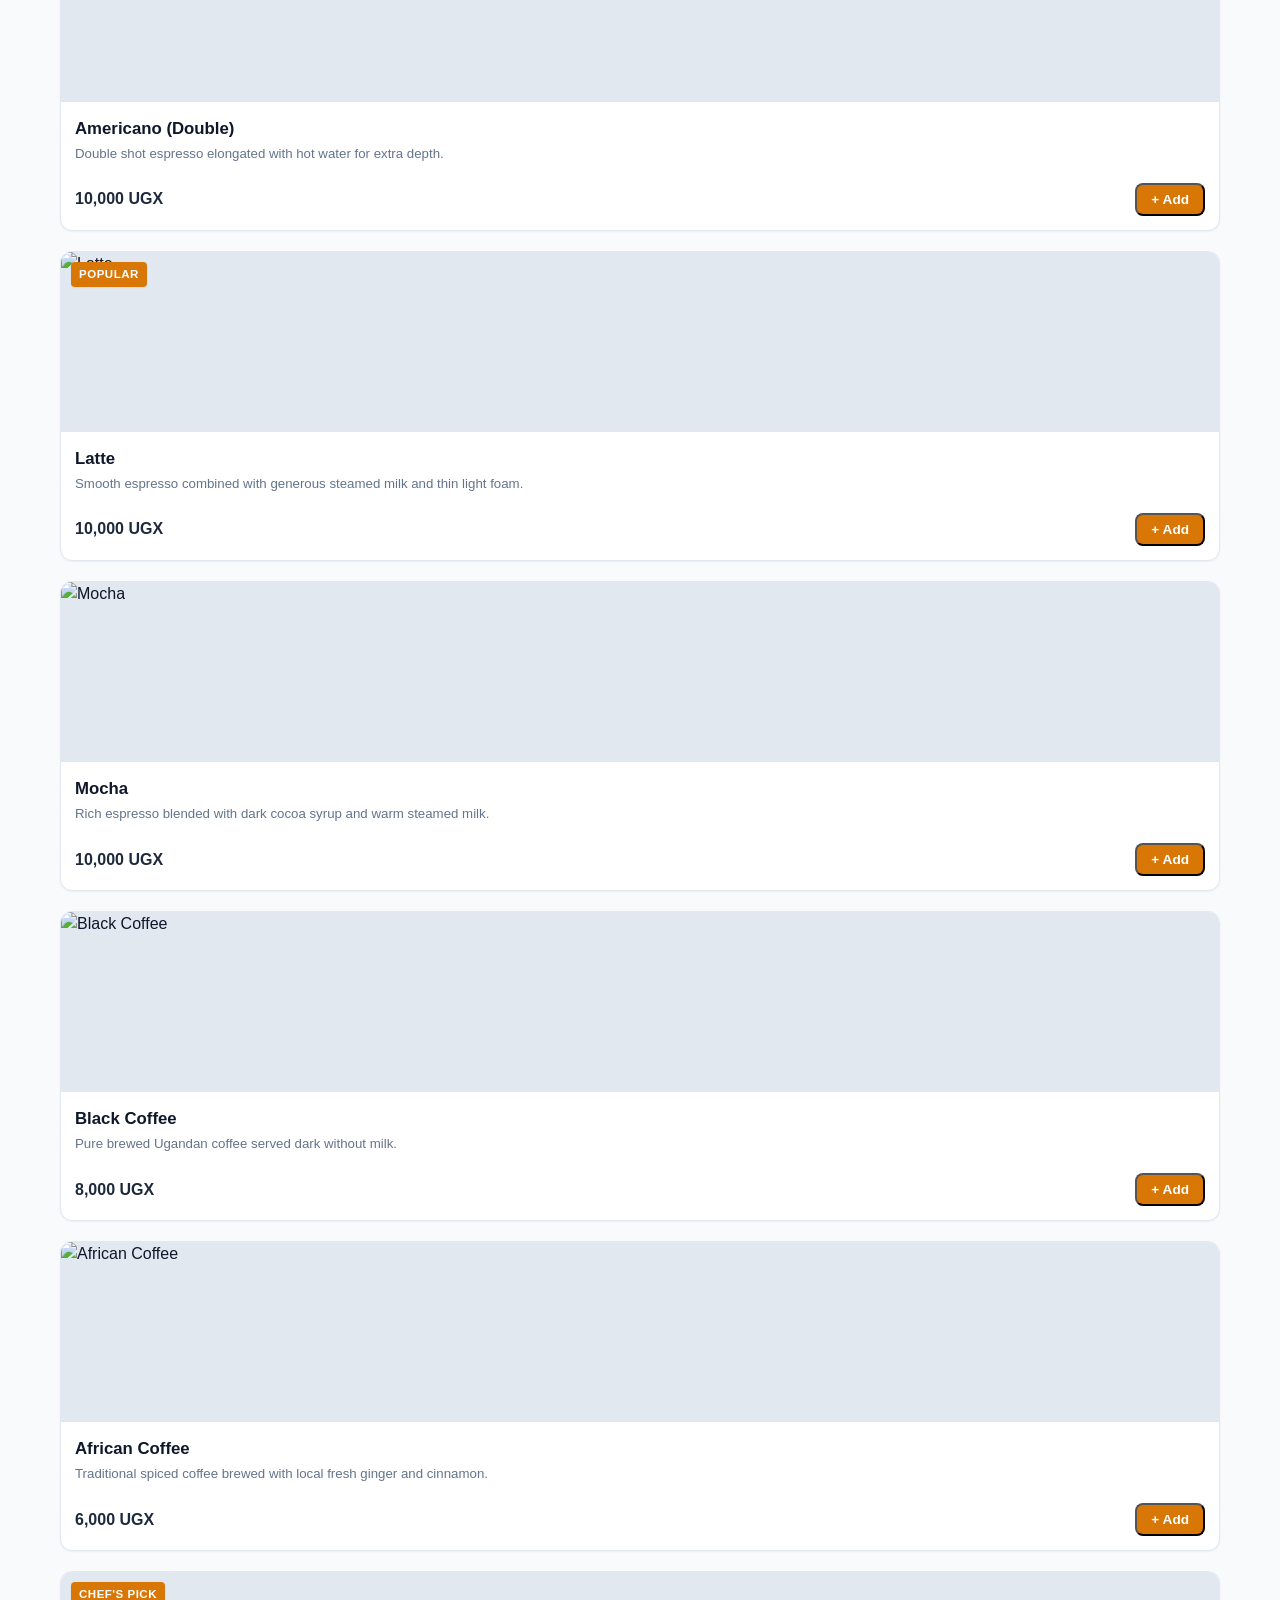
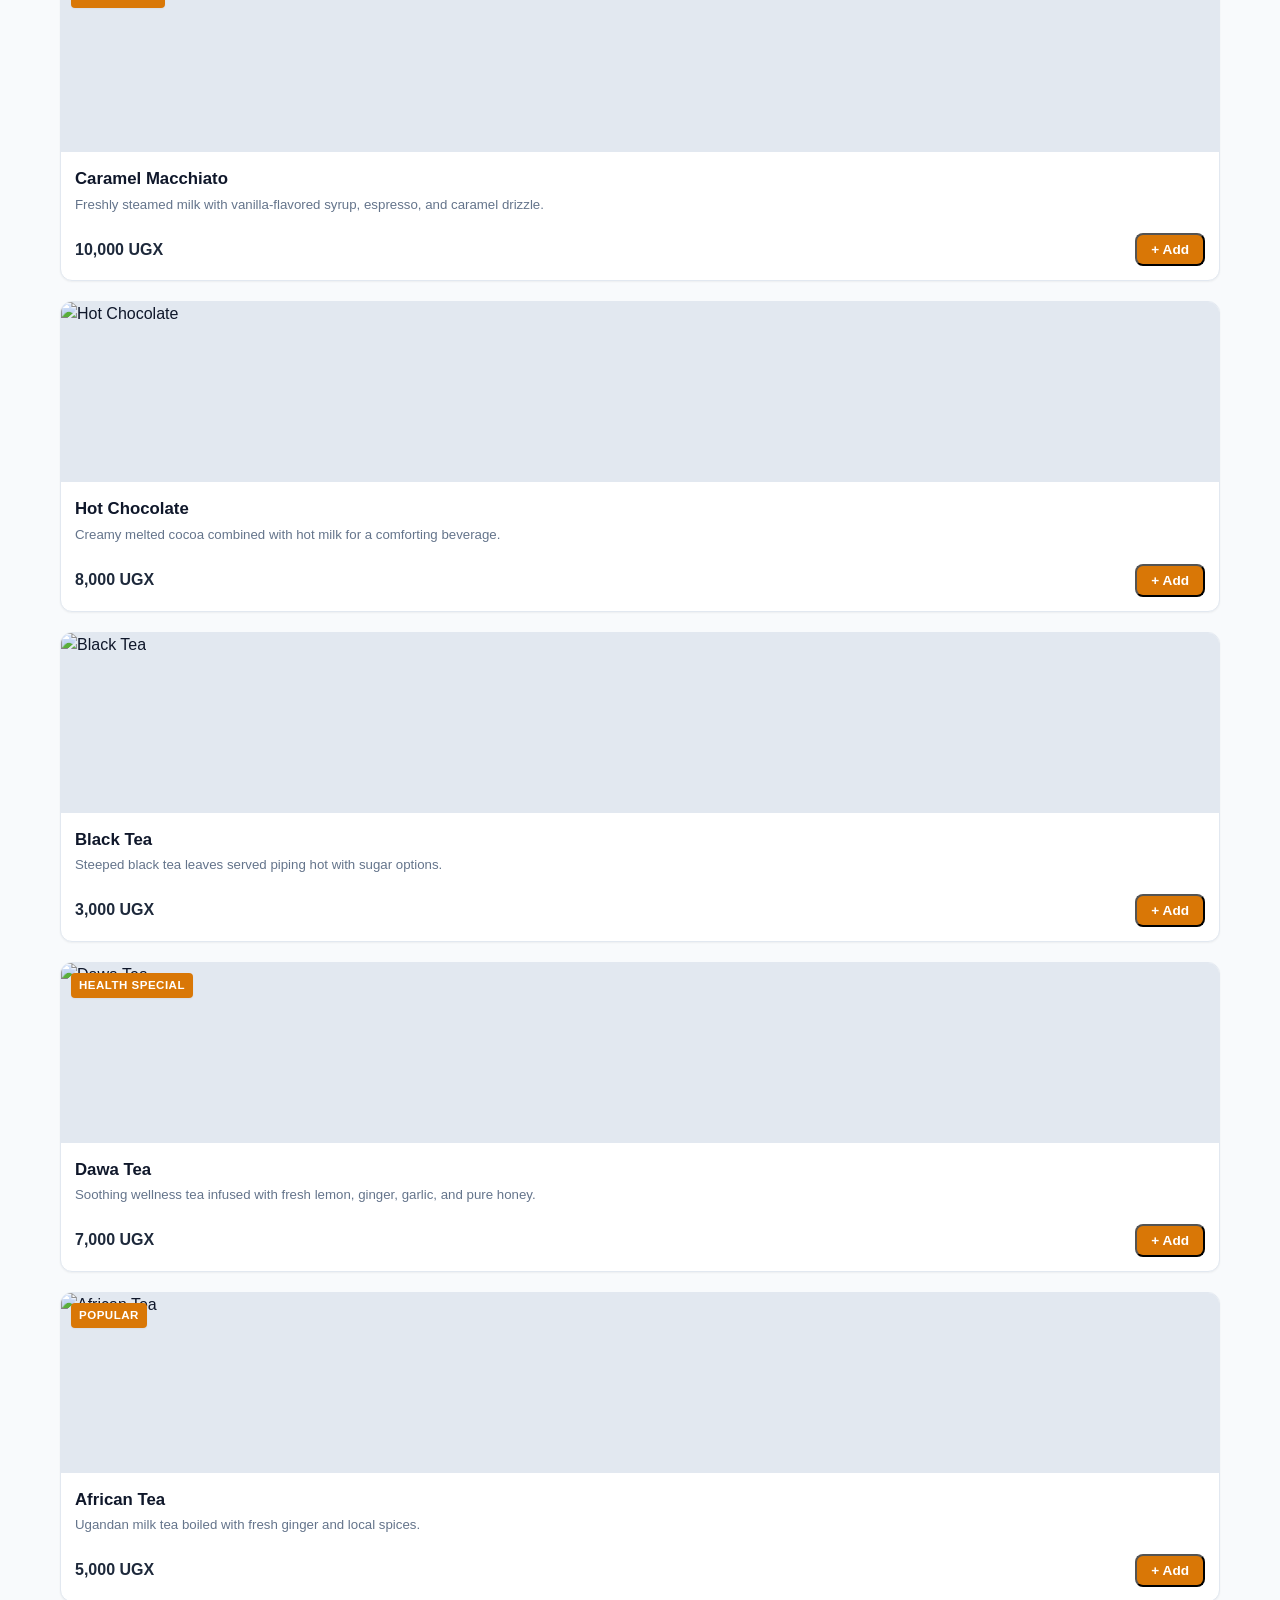
==== commit 382445f4: "Add files via upload" ====
--- a/cafe assets/index.html
+++ b/cafe assets/index.html
@@ -3,138 +3,192 @@
 <head>
   <meta charset="UTF-8" />
   <meta name="viewport" content="width=device-width, initial-scale=1.0, maximum-scale=1.0, user-scalable=no" />
-  <title>Digital Menu & Table Service</title>
+  <title>Café Alma Foods — Digital Table & Delivery Menu</title>
+  
+  <!-- FAVICON PLACEMENT (Reads assets/favicon.png) -->
+  <link rel="icon" type="image/png" href="assets/favicon.png" />
+  <link rel="apple-touch-icon" href="assets/favicon.png" />
+
+  <link rel="stylesheet" href="styles.css" />
+  <!-- Google Fonts -->
   <link rel="preconnect" href="https://fonts.googleapis.com">
   <link rel="preconnect" href="https://fonts.gstatic.com" crossorigin>
   <link href="https://fonts.googleapis.com/css2?family=Plus+Jakarta+Sans:wght@400;500;600;700;800&display=swap" rel="stylesheet">
-  <link rel="stylesheet" href="styles.css" />
 </head>
 <body>
 
-  <!-- Top Navigation & Header -->
+  <!-- Sticky Top Header -->
   <header class="app-header">
-    <div class="brand-bar">
-      <div class="brand-info">
-        <h1 id="restaurantName" class="brand-title">Café Alma Foods - Mubende</h1>
-        <p class="brand-subtitle">Freshly Cooked & Fast Service</p>
-      </div>
-      <div class="table-badge">
-        <span>Table</span>
-        <select id="tableSelect">
-          <option value="01">#01</option>
-          <option value="02">#02</option>
-          <option value="03" selected>#03</option>
-          <option value="04">#04</option>
-          <option value="05">#05</option>
-          <option value="VIP-1">VIP 1</option>
-        </select>
-      </div>
+    <div class="brand-container">
+      <h1 class="brand-title">CAFÉ ALMA - MUBENDE(near L.K Filling Station)</h1>
+      <span class="brand-subtitle">Foods, Coffee & Cold Refreshments</span>
     </div>
 
-    <!-- Quick Quick Call-Waiter Actions -->
-    <div class="quick-service-strip">
-      <button class="service-btn" id="btnCallWaiter">
-        <svg width="18" height="18" viewBox="0 0 24 24" fill="none" stroke="currentColor" stroke-width="2.2"><path d="M18 8A6 6 0 0 0 6 8c0 7-3 9-3 9h18s-3-2-3-9"></path><path d="M13.73 21a2 2 0 0 1-3.46 0"></path></svg>
-        Call Waiter
-      </button>
-      <button class="service-btn" id="btnRequestBill">
-        <svg width="18" height="18" viewBox="0 0 24 24" fill="none" stroke="currentColor" stroke-width="2.2"><rect x="2" y="4" width="20" height="16" rx="2"></rect><line x1="12" y1="12" x2="12" y2="12.01"></line><path d="M17 9c0 1.5-1.5 2.5-3 2.5S11 10.5 11 9s1.5-2.5 3-2.5 3 1 3 2.5z"></path></svg>
-        Request Bill
-      </button>
+    <!-- Location & Mode Selector Bar (12 Tables + VIP Balcony + Delivery) -->
+    <div class="location-bar">
+      <label for="locationSelect" class="location-label">Service Type / Seat:</label>
+      <select id="locationSelect" class="location-dropdown" onchange="handleLocationChange()">
+        <option value="Table 01">Table 01</option>
+        <option value="Table 02">Table 02</option>
+        <option value="Table 03">Table 03</option>
+        <option value="Table 04">Table 04</option>
+        <option value="Table 05">Table 05</option>
+        <option value="Table 06">Table 06</option>
+        <option value="Table 07">Table 07</option>
+        <option value="Table 08">Table 08</option>
+        <option value="Table 09">Table 09</option>
+        <option value="Table 10">Table 10</option>
+        <option value="Table 11">Table 11</option>
+        <option value="Table 12">Table 12</option>
+        <option value="VIP Balcony">VIP Balcony (+5,000 UGX VIP Charge)</option>
+        <option value="DELIVERY">Home / Office Delivery (+3,000 UGX Fee)</option>
+      </select>
     </div>
 
-    <!-- Scrollable Category Filter -->
+    <!-- Live Search & Category Pills -->
+    <div class="search-container">
+      <input type="text" id="searchInput" placeholder="Search pizza, coffee, rolex, biryani..." oninput="filterMenu()" />
+    </div>
+
     <nav class="category-nav">
-      <button class="cat-pill active" data-category="all">All Items</button>
-      <button class="cat-pill" data-category="mains">Main Meals</button>
-      <button class="cat-pill" data-category="fastfood">Fast Bites</button>
-      <button class="cat-pill" data-category="drinks">Drinks & Shakes</button>
-      <button class="cat-pill" data-category="specials">Chef Specials</button>
+      <button class="cat-btn active" onclick="switchCategory('all', this)">All Items</button>
+      <button class="cat-btn" onclick="switchCategory('breakfast', this)">Breakfast</button>
+      <button class="cat-btn" onclick="switchCategory('lunch', this)">Lunch</button>
+      <button class="cat-btn" onclick="switchCategory('mains', this)">Mains</button>
+      <button class="cat-btn" onclick="switchCategory('pizza', this)">Pizza</button>
+      <button class="cat-btn" onclick="switchCategory('coffee', this)">Coffee & Tea</button>
+      <button class="cat-btn" onclick="switchCategory('soft_drinks', this)">Cold Drinks</button>
+      <button class="cat-btn" onclick="switchCategory('add_ons', this)">Add Ons</button>
     </nav>
   </header>
 
-  <!-- Main Product Display Feed -->
-  <main class="menu-container">
-    <div class="menu-grid" id="menuGrid">
-      <!-- Injected dynamically by JS -->
-    </div>
-  </main>
-
-  <!-- Sticky Bottom Cart Trigger Bar -->
-  <div class="cart-bar hidden" id="cartBar">
-    <div class="cart-bar-info">
-      <span class="cart-count-badge" id="cartBadge">0</span>
-      <div class="cart-bar-text">
-        <span class="cart-bar-label">Your Order</span>
-        <span class="cart-bar-total" id="cartBarTotal">UGX 0</span>
-      </div>
-    </div>
-    <button class="view-cart-btn" id="btnOpenCart">
-      View Order
-      <svg width="18" height="18" viewBox="0 0 24 24" fill="none" stroke="currentColor" stroke-width="2.5"><line x1="5" y1="12" x2="19" y2="12"></line><polyline points="12 5 19 12 12 19"></polyline></svg>
+  <!-- Service CTA Row -->
+  <div class="service-actions">
+    <button class="action-btn waiter-btn" onclick="openWaiterModal()">
+      <svg width="18" height="18" viewBox="0 0 24 24" fill="none" stroke="currentColor" stroke-width="2"><path d="M18 8A6 6 0 0 0 6 8c0 7-3 9-3 9h18s-3-2-3-9"></path><path d="M13.73 21a2 2 0 0 1-3.46 0"></path></svg>
+      Call Waiter
+    </button>
+    <button id="requestBillBtn" class="action-btn bill-btn disabled" disabled onclick="requestBill()">
+      <svg width="18" height="18" viewBox="0 0 24 24" fill="none" stroke="currentColor" stroke-width="2"><rect x="2" y="4" width="20" height="16" rx="2"></rect><line x1="6" y1="8" x2="18" y2="8"></line><line x1="6" y1="12" x2="14" y2="12"></line><line x1="6" y1="16" x2="10" y2="16"></line></svg>
+      Request Bill <span id="billLockIcon">🔒</span>
     </button>
   </div>
 
-  <!-- Order Tray Sheet Modal -->
-  <div class="modal-overlay hidden" id="cartModal">
-    <div class="modal-sheet">
+  <!-- Delivery Form Container (Dynamically Shown) -->
+  <div id="deliveryFormCard" class="delivery-card hidden">
+    <h3>Delivery Details</h3>
+    <div class="form-grid">
+      <input type="text" id="delivName" placeholder="Full Name *" required />
+      <input type="tel" id="delivPhone" placeholder="WhatsApp / Phone Number *" required />
+      <input type="text" id="delivAddress" placeholder="Specific Landmark / Address *" required />
+      <select id="delivPayment">
+        <option value="Mobile Money">Payment: Mobile Money</option>
+        <option value="Cash on Delivery">Payment: Cash on Delivery</option>
+      </select>
+    </div>
+    <p class="delivery-note">Flat Delivery Fee of <strong>3,000 UGX</strong> automatically added.</p>
+  </div>
+
+  <!-- Main Menu Grid -->
+  <main class="menu-container">
+    <div id="menuGrid" class="menu-grid"></div>
+  </main>
+
+  <!-- Floating Cart Bar -->
+  <div id="floatingCart" class="floating-cart hidden" onclick="openCartModal()">
+    <div class="cart-info">
+      <span id="cartCount" class="cart-badge">0</span>
+      <span class="cart-title">View Order Cart</span>
+    </div>
+    <span id="cartTotal" class="cart-total-price">0 UGX</span>
+  </div>
+
+  <!-- Cart Modal -->
+  <div id="cartModal" class="modal-overlay hidden">
+    <div class="modal-content">
       <div class="modal-header">
-        <div>
-          <h2 class="modal-title">Your Order Summary</h2>
-          <p class="modal-sub">Table <span id="modalTableNum">#03</span> • Direct Kitchen Dispatch</p>
-        </div>
-        <button class="close-btn" id="btnCloseCart">&times;</button>
+        <h2>Your Order Summary</h2>
+        <button class="close-btn" onclick="closeCartModal()">&times;</button>
+      </div>
+      <div id="cartItemsList" class="cart-items-list"></div>
+      
+      <div class="cart-summary-box">
+        <div class="summary-row"><span>Food Subtotal:</span><span id="summarySubtotal">0 UGX</span></div>
+        <div id="summaryDeliveryRow" class="summary-row hidden"><span>Delivery Fee:</span><span>3,000 UGX</span></div>
+        <div id="summaryVipRow" class="summary-row hidden"><span style="color: var(--primary);">VIP Balcony Charge:</span><span style="color: var(--primary);">5,000 UGX</span></div>
+        <div class="summary-row grand-total"><span>Grand Total:</span><span id="summaryGrandTotal">0 UGX</span></div>
       </div>
 
-      <div class="modal-body">
-        <div class="cart-items-list" id="cartItemsList">
-          <!-- Injected dynamically -->
-        </div>
+      <button id="checkoutBtn" class="checkout-btn" onclick="initiateCheckout()">Proceed to Dispatch</button>
+    </div>
+  </div>
 
-        <div class="order-notes-box">
-          <label for="orderNotes">Kitchen Instructions / Requests:</label>
-          <textarea id="orderNotes" rows="2" placeholder="e.g. Extra ketchup, extra salt, no onions, cold drinks please..."></textarea>
-        </div>
+  <!-- Math Captcha Modal -->
+  <div id="captchaModal" class="modal-overlay hidden">
+    <div class="modal-content small-modal">
+      <h3>Anti-Spam Verification</h3>
+      <p id="captchaQuestion" class="captcha-q">What is 5 + 3?</p>
+      <input type="number" id="captchaAnswer" placeholder="Your Answer" />
+      <button class="verify-btn" onclick="verifyCaptchaAndSubmit()">Verify & Send Order</button>
+    </div>
+  </div>
 
-        <div class="payment-method-box">
-          <label>Payment Method:</label>
-          <div class="payment-options">
-            <label class="pay-option">
-              <input type="radio" name="payment" value="Cash on Delivery" checked>
-              <span>Cash</span>
-            </label>
-            <label class="pay-option">
-              <input type="radio" name="payment" value="Mobile Money">
-              <span>Mobile Money</span>
-            </label>
-            <label class="pay-option">
-              <input type="radio" name="payment" value="Card Payment">
-              <span>Card</span>
-            </label>
-          </div>
-        </div>
+  <!-- Waiter Call Reason Modal -->
+  <div id="waiterModal" class="modal-overlay hidden">
+    <div class="modal-content small-modal">
+      <h3>Call Waiter to <span id="waiterTableLabel">Table 01</span></h3>
+      <p>How can our service team assist you?</p>
+      <div class="waiter-options">
+        <button onclick="sendWaiterCall('Need Extra Cutlery / Napkins')">Cutlery / Napkins</button>
+        <button onclick="sendWaiterCall('Water / Glasses Refill')">Water Refill</button>
+        <button onclick="sendWaiterCall('Table Cleaning Required')">Table Cleaning</button>
+        <button onclick="sendWaiterCall('General Service Assistance')">General Assistance</button>
+      </div>
+      <button class="cancel-btn" onclick="closeWaiterModal()">Cancel</button>
+    </div>
+  </div>
 
-        <div class="summary-breakdown">
-          <div class="summary-row">
-            <span>Subtotal</span>
-            <span id="summarySubtotal">UGX 0</span>
-          </div>
-          <div class="summary-row total-row">
-            <span>Total Payable</span>
-            <span id="summaryTotal">UGX 0</span>
-          </div>
+  <!-- Customer Digital Receipt Verification Modal -->
+  <div id="receiptModal" class="modal-overlay hidden">
+    <div class="modal-content receipt-card">
+      <div class="receipt-header">
+        <h2>CAFÉ ALMA FOODS</h2>
+        <p>Verified Order Receipt</p>
+        <span id="receiptTimestamp" class="receipt-time"></span>
+      </div>
+      <div class="receipt-body">
+        <p><strong>Order ID:</strong> <span id="receiptOrderId">#TBL-01-999</span></p>
+        <p><strong>Location/Type:</strong> <span id="receiptLocation">Table 01</span></p>
+        <div id="receiptItemsContainer" class="receipt-items"></div>
+        <hr />
+        <div id="receiptSurchargeLine" class="receipt-item-row" style="margin-top: 6px;"></div>
+        <div class="receipt-total-row">
+          <strong>Total Paid/Due:</strong>
+          <strong id="receiptTotal">0 UGX</strong>
         </div>
       </div>
-
-      <div class="modal-footer">
-        <button class="dispatch-whatsapp-btn" id="btnDispatchOrder">
-          <svg width="22" height="22" viewBox="0 0 24 24" fill="currentColor"><path d="M.057 24l1.687-6.163c-1.041-1.804-1.588-3.849-1.587-5.946.003-6.556 5.338-11.891 11.893-11.891 3.181.001 6.167 1.24 8.413 3.488 2.245 2.248 3.481 5.236 3.48 8.414-.003 6.557-5.338 11.892-11.893 11.892-1.99-.001-3.951-.5-5.688-1.448l-6.305 1.654zm6.597-3.807c1.676.995 3.276 1.591 5.392 1.592 5.448 0 9.886-4.434 9.889-9.885.002-5.462-4.415-9.89-9.881-9.892-5.452 0-9.887 4.434-9.889 9.884-.001 2.225.651 3.891 1.746 5.634l-.999 3.648 3.742-.981zm11.387-5.464c-.074-.124-.272-.198-.57-.347-.297-.149-1.758-.868-2.031-.967-.272-.099-.47-.149-.669.149-.198.297-.768.967-.941 1.165-.173.198-.347.223-.644.074-.297-.149-1.255-.462-2.39-1.475-.883-.788-1.48-1.761-1.653-2.059-.173-.297-.018-.458.13-.606.134-.133.297-.347.446-.521.151-.172.2-.296.3-.495.099-.198.05-.372-.025-.521-.075-.148-.669-1.611-.916-2.206-.242-.579-.487-.501-.669-.51l-.57-.01c-.198 0-.52.074-.792.372s-1.04 1.016-1.04 2.479 1.065 2.876 1.213 3.074c.149.198 2.095 3.2 5.076 4.487.709.306 1.263.489 1.694.626.712.226 1.36.194 1.872.118.571-.085 1.758-.719 2.006-1.413.248-.695.248-1.29.173-1.414z"/></svg>
-          Send Order to Kitchen via WhatsApp
-        </button>
+      <div class="receipt-footer">
+        <p>Order successfully sent to kitchen line!</p>
+        <button class="verify-btn" onclick="closeReceiptModal()">Back to Menu</button>
       </div>
     </div>
   </div>
 
+  <!-- Agency Signature Footer -->
+  <footer class="app-footer">
+    <div class="footer-content">
+      <div class="brand-signature">
+        <span class="powered-by">Powered & Engineered by</span>
+        <h3 class="agency-name">NexUp Technologies</h3>
+        <p class="agency-tagline">Digital Solutions & Enterprise Automation</p>
+      </div>
+      <div class="footer-meta">
+        <p>&copy; copyright 2026 NexUp Technologies. All Rights Reserved.</p>
+        <p class="verification-badge">Verified Client Prototype • Authorized Tool</p>
+      </div>
+    </div>
+  </footer>
+
   <script src="app.js"></script>
 </body>
 </html>
--- a/cafe assets/styles.css
+++ b/cafe assets/styles.css
@@ -1,378 +1,462 @@
+/* ============================================================
+   CAFÉ ALMA FOODS — COMPREHENSIVE PRODUCTION STYLESHEET
+   ============================================================ */
+
+/* --- 1. RESET & VARIABLES --- */
 :root {
-  --bg-main: #F8F6F2;
-  --surface: #FFFFFF;
-  --text-dark: #1A1918;
-  --text-muted: #6E6C68;
-  --primary: #D9531E;
-  --primary-hover: #C14413;
-  --accent-warm: #FFF5EF;
-  --border-light: #EBE8E1;
-  --whatsapp-green: #25D366;
-  --shadow-sm: 0 2px 8px rgba(0, 0, 0, 0.05);
-  --shadow-lg: 0 10px 30px rgba(0, 0, 0, 0.12);
+  --primary-color: #d97706;        /* Warm Amber / Gold */
+  --primary-hover: #b45309;
+  --secondary-color: #1e293b;      /* Dark Slate */
+  --accent-color: #16a34a;         /* Fresh Green */
+  --danger-color: #dc2626;         /* Soft Red */
+  --bg-light: #f8fafc;
+  --card-bg: #ffffff;
+  --text-dark: #0f172a;
+  --text-muted: #64748b;
+  --border-color: #e2e8f0;
+  --shadow-sm: 0 1px 2px 0 rgba(0, 0, 0, 0.05);
+  --shadow-md: 0 4px 6px -1px rgba(0, 0, 0, 0.1), 0 2px 4px -1px rgba(0, 0, 0, 0.06);
+  --shadow-lg: 0 10px 15px -3px rgba(0, 0, 0, 0.1), 0 4px 6px -2px rgba(0, 0, 0, 0.05);
+  --radius-sm: 8px;
+  --radius-md: 12px;
   --radius-lg: 16px;
-  --radius-md: 12px;
+  --transition: all 0.25s cubic-bezier(0.4, 0, 0.2, 1);
 }
 
 * {
   box-sizing: border-box;
   margin: 0;
   padding: 0;
-  font-family: 'Plus Jakarta Sans', sans-serif;
+  font-family: -apple-system, BlinkMacSystemFont, "Segoe UI", Roboto, Helvetica, Arial, sans-serif;
   -webkit-tap-highlight-color: transparent;
 }
 
 body {
-  background-color: var(--bg-main);
+  background-color: var(--bg-light);
   color: var(--text-dark);
-  padding-bottom: 100px;
-}
-
-/* Header */
-.app-header {
+  line-height: 1.5;
+  padding-bottom: 90px;
+}
+
+a {
+  color: inherit;
+  text-decoration: none;
+}
+
+button:focus-visible {
+  cursor: pointer;
+  border: none;
+  outline: 2px solid var(--primary-color);
+  outline-offset: 2px;
+  background: none;
+  font-family: inherit;
+}
+
+input, select {
+  font-family: inherit;
+}
+
+/* --- 2. HEADER & BRAND BAR --- */
+.header {
+  background-color: var(--secondary-color);
+  color: #ffffff;
+  padding: 16px 20px;
   position: sticky;
   top: 0;
-  background: var(--surface);
   z-index: 100;
+  box-shadow: var(--shadow-md);
+}
+
+.header-container {
+  max-width: 1200px;
+  margin: 0 auto;
+  display: flex;
+  justify-content: space-between;
+  align-items: center;
+  flex-wrap: wrap;
+  gap: 12px;
+}
+
+.brand-title {
+  font-size: 1.4rem;
+  font-weight: 800;
+  letter-spacing: -0.5px;
+  color: #ffffff;
+  display: flex;
+  align-items: center;
+  gap: 8px;
+}
+
+.brand-title span {
+  color: var(--primary-color);
+}
+
+.header-actions {
+  display: flex;
+  align-items: center;
+  gap: 10px;
+}
+
+.btn-waiter {
+  background-color: rgba(255, 255, 255, 0.1);
+  color: #ffffff;
+  padding: 8px 14px;
+  border-radius: var(--radius-sm);
+  font-size: 0.88rem;
+  font-weight: 600;
+  display: flex;
+  align-items: center;
+  gap: 6px;
+  border: 1px solid rgba(255, 255, 255, 0.2);
+  transition: var(--transition);
+}
+
+.btn-waiter:hover {
+  background-color: rgba(255, 255, 255, 0.2);
+}
+
+.location-selector {
+  background-color: #ffffff;
+  color: var(--text-dark);
+  padding: 8px 12px;
+  border-radius: var(--radius-sm);
+  border: 1px solid var(--border-color);
+  font-size: 0.88rem;
+  font-weight: 600;
+  outline: none;
+}
+
+/* --- 3. CONTROLS & SEARCH BAR --- */
+.controls-wrapper {
+  max-width: 1200px;
+  margin: 20px auto 10px auto;
+  padding: 0 20px;
+}
+
+.search-box {
+  width: 100%;
+  position: relative;
+  margin-bottom: 16px;
+}
+
+.search-box input {
+  width: 100%;
+  padding: 12px 16px 12px 42px;
+  border-radius: var(--radius-md);
+  border: 1px solid var(--border-color);
+  background-color: #ffffff;
+  font-size: 0.95rem;
   box-shadow: var(--shadow-sm);
-  border-bottom: 1px solid var(--border-light);
-}
-
-.brand-bar {
-  display: flex;
-  justify-content: space-between;
-  align-items: center;
-  padding: 16px 20px 12px;
-}
-
-.brand-title {
-  font-size: 1.25rem;
-  font-weight: 800;
-  letter-spacing: -0.02em;
-  color: var(--text-dark);
-}
-
-.brand-subtitle {
-  font-size: 0.75rem;
+  transition: var(--transition);
+}
+
+.search-box input:focus {
+  outline: none;
+  border-color: var(--primary-color);
+  box-shadow: 0 0 0 3px rgba(217, 119, 6, 0.15);
+}
+
+.search-icon {
+  pointer-events: none;
+  position: absolute;
+  left: 14px;
+  top: 50%;
+  transform: translateY(-50%);
   color: var(--text-muted);
-  font-weight: 500;
-}
-
-.table-badge {
-  background: var(--accent-warm);
-  border: 1px solid rgba(217, 83, 30, 0.2);
-  padding: 4px 10px;
-  border-radius: 20px;
-  display: flex;
-  align-items: center;
-  gap: 6px;
-  font-size: 0.75rem;
-  font-weight: 700;
-  color: var(--primary);
-}
-
-.table-badge select {
-  border: none;
-  background: transparent;
-  font-weight: 800;
-  color: var(--primary);
-  outline: none;
-  cursor: pointer;
-}
-
-/* Service Actions Strip */
-.quick-service-strip {
-  display: flex;
-  gap: 10px;
-  padding: 0 20px 12px;
-}
-
-.service-btn {
-  flex: 1;
-  display: flex;
-  align-items: center;
-  justify-content: center;
+  font-size: 1.1rem;
+}
+
+/* --- 4. CATEGORY NAVIGATION PIPES --- */
+.categories-nav {
+  display: flex;
   gap: 8px;
-  background: var(--bg-main);
-  border: 1px solid var(--border-light);
-  padding: 8px 12px;
-  border-radius: var(--radius-md);
-  font-size: 0.8rem;
-  font-weight: 600;
-  color: var(--text-dark);
-  cursor: pointer;
-}
-
-.service-btn:active {
-  background: var(--border-light);
-}
-
-/* Category Filter Bar */
-.category-nav {
-  display: flex;
   overflow-x: auto;
-  gap: 8px;
-  padding: 0 20px 14px;
+  padding-bottom: 8px;
   scrollbar-width: none;
 }
-.category-nav::-webkit-scrollbar { display: none; }
-
-.cat-pill {
+
+.categories-nav::-webkit-scrollbar {
+  display: none;
+}
+
+.cat-btn {
   white-space: nowrap;
-  border: none;
-  background: var(--bg-main);
-  color: var(--text-muted);
   padding: 8px 16px;
   border-radius: 20px;
-  font-size: 0.825rem;
+  background-color: #ffffff;
+  border: 1px solid var(--border-color);
+  color: var(--text-muted);
+  font-size: 0.88rem;
   font-weight: 600;
-  cursor: pointer;
-}
-
-.cat-pill.active {
-  background: var(--text-dark);
-  color: var(--surface);
-}
-
-/* Menu Display Feed */
-.menu-container {
-  padding: 20px;
-  max-width: 600px;
+  transition: var(--transition);
+}
+
+.cat-btn.active, .cat-btn:hover {
+  background-color: var(--primary-color);
+  color: #ffffff;
+  border-color: var(--primary-color);
+  box-shadow: var(--shadow-sm);
+}
+
+/* --- 5. MENU GRID & CARDS --- */
+.menu-grid {
+  max-width: 1200px;
   margin: 0 auto;
-}
-
-.menu-grid {
+  padding: 10px 20px 40px 20px;
+  display: grid;
+  grid-template-columns: 1fr;
+  gap: 20px;
+}
+
+.menu-card {
+  background-color: var(--card-bg);
+  border-radius: var(--radius-md);
+  border: 1px solid var(--border-color);
+  overflow: hidden;
+  box-shadow: var(--shadow-sm);
   display: flex;
   flex-direction: column;
-  gap: 16px;
-}
-
-.item-card {
-  background: var(--surface);
-  border-radius: var(--radius-lg);
+  transition: var(--transition);
+}
+
+.menu-card:hover {
+  transform: translateY(-3px);
+  box-shadow: var(--shadow-md);
+}
+
+.card-img-wrapper {
+  position: relative;
+  width: 100%;
+  height: 180px;
+  background-color: #e2e8f0;
+  overflow: hidden;
+}
+
+.card-img {
+  width: 100%;
+  height: 100%;
+  object-fit: cover;
+  transition: transform 0.4s ease;
+}
+
+.menu-card:hover .card-img {
+  transform: scale(1.05);
+}
+
+.item-badge {
+  position: absolute;
+  top: 10px;
+  left: 10px;
+  background-color: var(--primary-color);
+  color: #ffffff;
+  font-size: 0.72rem;
+  font-weight: 700;
+  padding: 4px 8px;
+  border-radius: 4px;
+  text-transform: uppercase;
+  letter-spacing: 0.5px;
+  box-shadow: var(--shadow-sm);
+}
+
+.card-info {
   padding: 14px;
-  display: flex;
-  gap: 14px;
-  box-shadow: var(--shadow-sm);
-  border: 1px solid var(--border-light);
-  position: relative;
-}
-
-.item-img {
-  width: 90px;
-  height: 90px;
-  border-radius: var(--radius-md);
-  object-fit: cover;
-  background-color: var(--border-light);
-}
-
-.item-details {
-  flex: 1;
   display: flex;
   flex-direction: column;
   justify-content: space-between;
-}
-
-.item-header {
-  display: flex;
+  flex-grow: 1;
+}
+
+.item-name {
+  font-size: 1.05rem;
+  font-weight: 700;
+  color: var(--text-dark);
+  margin-bottom: 4px;
+}
+
+.item-desc {
+  font-size: 0.83rem;
+  color: var(--text-muted);
+  line-height: 1.35;
+  margin-bottom: 12px;
+  display: -webkit-box;
+  -webkit-line-clamp: 2;
+  line-clamp: 2;
+  -webkit-box-orient: vertical;
+  overflow: hidden;
+}
+
+.card-footer {
+  display: flex;
+  align-items: center;
   justify-content: space-between;
-  align-items: flex-start;
+  margin-top: auto;
+  padding-top: 8px;
+}
+
+.item-price {
+  font-size: 1rem;
+  font-weight: 800;
+  color: var(--secondary-color);
+}
+
+/* Card Button Controls */
+.add-btn {
+  background-color: var(--primary-color);
+  color: #ffffff;
+  padding: 7px 14px;
+  border-radius: var(--radius-sm);
+  font-size: 0.85rem;
+  font-weight: 700;
+  transition: var(--transition);
+}
+
+.add-btn:hover {
+  background-color: var(--primary-hover);
+}
+
+.qty-controls {
+  display: flex;
+  align-items: center;
   gap: 8px;
 }
 
-.item-name {
-  font-size: 0.95rem;
+.btn-qty {
+  width: 28px;
+  height: 28px;
+  border-radius: 50%;
+  background-color: #f1f5f9;
+  color: var(--text-dark);
+  font-weight: 800;
+  display: flex;
+  align-items: center;
+  justify-content: center;
+  border: 1px solid var(--border-color);
+  transition: var(--transition);
+}
+
+.btn-qty:hover {
+  background-color: var(--primary-color);
+  color: #ffffff;
+  border-color: var(--primary-color);
+}
+
+.qty-count {
+  font-size: 0.9rem;
   font-weight: 700;
-  line-height: 1.25;
-}
-
-.item-badge {
-  background: #EAF7EE;
-  color: #1E874B;
-  font-size: 0.65rem;
-  font-weight: 700;
-  padding: 2px 6px;
-  border-radius: 4px;
-  text-transform: uppercase;
-}
-
-.item-desc {
-  font-size: 0.775rem;
-  color: var(--text-muted);
-  margin-top: 4px;
-  line-height: 1.3;
-}
-
-.item-bottom {
-  display: flex;
+  min-width: 16px;
+  text-align: center;
+}
+
+/* --- 6. FLOATING BAR & BOTTOM ACTIONS --- */
+.floating-cart {
+  position: fixed;
+  bottom: 20px;
+  left: 50%;
+  transform: translateX(-50%);
+  width: calc(100% - 40px);
+  max-width: 500px;
+  background-color: var(--secondary-color);
+  color: #ffffff;
+  padding: 14px 20px;
+  border-radius: 30px;
+  box-shadow: var(--shadow-lg);
+  display: flex;
+  align-items: center;
   justify-content: space-between;
-  align-items: center;
-  margin-top: 10px;
-}
-
-.item-price {
-  font-size: 0.9rem;
-  font-weight: 800;
-  color: var(--primary);
-}
-
-/* Controls */
-.qty-control {
-  display: flex;
-  align-items: center;
-  gap: 10px;
-  background: var(--bg-main);
-  padding: 4px 8px;
-  border-radius: 20px;
-  border: 1px solid var(--border-light);
-}
-
-.qty-btn {
-  border: none;
-  background: var(--surface);
+  z-index: 90;
+  cursor: pointer;
+  transition: var(--transition);
+}
+
+.floating-cart:hover {
+  transform: translateX(-50%) scale(1.02);
+}
+
+.cart-left {
+  display: flex;
+  align-items: center;
+  gap: 12px;
+}
+
+.cart-badge {
+  background-color: var(--primary-color);
+  color: #ffffff;
   width: 26px;
   height: 26px;
   border-radius: 50%;
-  font-weight: 800;
-  color: var(--text-dark);
-  cursor: pointer;
-  box-shadow: 0 1px 3px rgba(0,0,0,0.1);
   display: flex;
   align-items: center;
   justify-content: center;
-}
-
-.qty-btn:active { transform: scale(0.95); }
-
-.qty-count {
   font-size: 0.85rem;
+  font-weight: 800;
+}
+
+.cart-label {
+  font-size: 0.95rem;
   font-weight: 700;
-  min-width: 14px;
-  text-align: center;
-}
-
-.add-btn {
-  background: var(--text-dark);
-  color: var(--surface);
-  border: none;
-  padding: 6px 14px;
-  border-radius: 20px;
-  font-size: 0.8rem;
-  font-weight: 700;
-  cursor: pointer;
-}
-
-/* Bottom Floating Cart Bar */
-.cart-bar {
-  position: fixed;
-  bottom: 20px;
-  left: 20px;
-  right: 20px;
-  max-width: 560px;
-  margin: 0 auto;
-  background: var(--text-dark);
-  color: var(--surface);
-  border-radius: 30px;
-  padding: 10px 12px 10px 20px;
-  display: flex;
-  justify-content: space-between;
-  align-items: center;
-  box-shadow: var(--shadow-lg);
-  z-index: 200;
-}
-
-.cart-bar.hidden { display: none; }
-
-.cart-bar-info {
-  display: flex;
-  align-items: center;
-  gap: 12px;
-}
-
-.cart-count-badge {
-  background: var(--primary);
-  color: var(--surface);
-  width: 28px;
-  height: 28px;
-  border-radius: 50%;
-  font-weight: 800;
-  font-size: 0.85rem;
-  display: flex;
-  align-items: center;
-  justify-content: center;
-}
-
-.cart-bar-text {
-  display: flex;
-  flex-direction: column;
-}
-
-.cart-bar-label { font-size: 0.7rem; color: #A09E9A; text-transform: uppercase; }
-.cart-bar-total { font-size: 0.95rem; font-weight: 800; }
-
-.view-cart-btn {
-  background: var(--primary);
-  color: var(--surface);
-  border: none;
-  padding: 10px 18px;
-  border-radius: 20px;
-  font-size: 0.85rem;
-  font-weight: 700;
-  display: flex;
-  align-items: center;
-  gap: 6px;
-  cursor: pointer;
-}
-
-/* Modal Tray Sheet */
+}
+
+.cart-right {
+  display: flex;
+  align-items: center;
+  gap: 8px;
+  font-weight: 800;
+  color: #38bdf8;
+}
+
+/* --- 7. MODALS & POPUPS --- */
 .modal-overlay {
   position: fixed;
+  top: 0;
+  left: 0;
   inset: 0;
-  background: rgba(0, 0, 0, 0.6);
-  z-index: 300;
-  display: flex;
+  background-color: rgba(15, 23, 42, 0.6);
+  backdrop-filter: blur(4px);
+  display: flex;
+  align-items: center;
   justify-content: center;
-  align-items: flex-end;
-}
-
-.modal-overlay.hidden { display: none; }
-
-.modal-sheet {
-  background: var(--surface);
-  width: 100%;
-  max-width: 600px;
-  border-radius: 24px 24px 0 0;
-  padding: 24px 20px;
-  max-height: 85vh;
+  z-index: 200;
+  padding: 20px;
+}
+
+.modal-card {
+  background-color: #ffffff;
+  width: 100%;
+  max-width: 480px;
+  border-radius: var(--radius-lg);
+  box-shadow: var(--shadow-lg);
+  overflow: hidden;
+  max-height: 90vh;
+  display: flex;
+  flex-direction: column;
+}
+
+.modal-header {
+  padding: 16px 20px;
+  background-color: var(--bg-light);
+  border-bottom: 1px solid var(--border-color);
+  display: flex;
+  justify-content: space-between;
+  align-items: center;
+}
+
+.modal-header h3 {
+  font-size: 1.1rem;
+  font-weight: 800;
+}
+
+.close-btn {
+  font-size: 1.2rem;
+  color: var(--text-muted);
+}
+
+.modal-body {
+  padding: 20px;
   overflow-y: auto;
-  animation: slideUp 0.25s ease-out;
-}
-
-@keyframes slideUp {
-  from { transform: translateY(100%); }
-  to { transform: translateY(0); }
-}
-
-.modal-header {
-  display: flex;
-  justify-content: space-between;
-  align-items: flex-start;
-  margin-bottom: 20px;
-}
-
-.modal-title { font-size: 1.15rem; font-weight: 800; }
-.modal-sub { font-size: 0.775rem; color: var(--text-muted); }
-
-.close-btn {
-  border: none;
-  background: var(--bg-main);
-  width: 32px;
-  height: 32px;
-  border-radius: 50%;
-  font-size: 1.25rem;
-  cursor: pointer;
-}
-
+  flex-grow: 1;
+}
+
+/* Cart Item List inside Modal */
 .cart-items-list {
   display: flex;
   flex-direction: column;
@@ -380,99 +464,165 @@
   margin-bottom: 20px;
 }
 
-.cart-item-row {
+.cart-item {
   display: flex;
   justify-content: space-between;
   align-items: center;
-  padding-bottom: 12px;
-  border-bottom: 1px solid var(--border-light);
-}
-
-.cart-item-title { font-size: 0.875rem; font-weight: 700; }
-.cart-item-sub { font-size: 0.75rem; color: var(--text-muted); }
-
-.order-notes-box, .payment-method-box {
-  margin-bottom: 20px;
-}
-
-.order-notes-box label, .payment-method-box label {
-  display: block;
+  padding-bottom: 10px;
+  border-bottom: 1px dashed var(--border-color);
+}
+
+.item-name-qty strong {
+  font-size: 0.95rem;
+  color: var(--text-dark);
+}
+
+.item-name-qty small {
+  color: var(--text-muted);
+}
+
+.cart-controls {
+  display: flex;
+  align-items: center;
+  gap: 10px;
+}
+
+.qty-btn {
+  width: 26px;
+  height: 26px;
+  border-radius: 4px;
+  background-color: #f1f5f9;
+  border: 1px solid var(--border-color);
+  font-weight: 800;
+}
+
+/* Delivery Details Form */
+.delivery-form {
+  background-color: var(--bg-light);
+  padding: 14px;
+  border-radius: var(--radius-md);
+  border: 1px solid var(--border-color);
+  margin-top: 10px;
+  display: flex;
+  flex-direction: column;
+  gap: 10px;
+}
+
+.form-group label {
   font-size: 0.8rem;
   font-weight: 700;
-  margin-bottom: 8px;
-}
-
-.order-notes-box textarea {
-  width: 100%;
-  border: 1px solid var(--border-light);
-  border-radius: var(--radius-md);
-  padding: 10px;
-  font-size: 0.825rem;
-  background: var(--bg-main);
-  resize: none;
-  outline: none;
-}
-
-.payment-options {
-  display: flex;
-  gap: 10px;
-}
-
-.pay-option {
-  flex: 1;
-  border: 1px solid var(--border-light);
-  padding: 8px 10px;
-  border-radius: var(--radius-md);
-  text-align: center;
-  font-size: 0.8rem;
-  font-weight: 600;
-  cursor: pointer;
-  display: flex;
-  align-items: center;
-  justify-content: center;
-  gap: 6px;
-}
-
-.pay-option input { accent-color: var(--primary); }
-
-.summary-breakdown {
-  background: var(--bg-main);
+  color: var(--text-muted);
+  display: block;
+  margin-bottom: 4px;
+}
+
+.form-group input, .form-group select {
+  width: 100%;
+  padding: 8px 12px;
+  border-radius: var(--radius-sm);
+  border: 1px solid var(--border-color);
+  font-size: 0.88rem;
+}
+
+/* Summary Box */
+.summary-box {
+  background-color: #f1f5f9;
   padding: 14px;
   border-radius: var(--radius-md);
-  margin-bottom: 20px;
+  margin-top: 14px;
+  display: flex;
+  flex-direction: column;
+  gap: 6px;
 }
 
 .summary-row {
   display: flex;
   justify-content: space-between;
-  font-size: 0.85rem;
-  color: var(--text-muted);
-  margin-bottom: 6px;
-}
-
-.total-row {
-  font-size: 1rem;
-  font-weight: 800;
-  color: var(--text-dark);
-  margin-bottom: 0;
+  font-size: 0.9rem;
+}
+
+.summary-row.total {
+  font-size: 1.05rem;
+  font-weight: 800;
+  color: var(--secondary-color);
+  border-top: 1px solid var(--border-color);
   padding-top: 6px;
-  border-top: 1px dashed var(--border-light);
-}
-
-.dispatch-whatsapp-btn {
-  width: 100%;
-  background: var(--whatsapp-green);
-  color: white;
-  border: none;
-  padding: 14px;
-  border-radius: 30px;
-  font-size: 0.925rem;
-  font-weight: 800;
+  margin-top: 4px;
+}
+
+.modal-footer {
+  padding: 16px 20px;
+  border-top: 1px solid var(--border-color);
+  display: flex;
+  flex-direction: column;
+  gap: 10px;
+}
+
+.btn-primary {
+  background-color: var(--accent-color);
+  color: #ffffff;
+  padding: 12px;
+  border-radius: var(--radius-md);
+  font-weight: 800;
+  font-size: 0.95rem;
+  text-align: center;
+  transition: var(--transition);
+  width: 100%;
+}
+
+.btn-primary:hover {
+  background-color: #15803d;
+}
+
+.btn-secondary {
+  background-color: var(--secondary-color);
+  color: #ffffff;
+  padding: 10px;
+  border-radius: var(--radius-md);
+  font-weight: 700;
+  font-size: 0.88rem;
+  text-align: center;
+  transition: var(--transition);
+  width: 100%;
   display: flex;
   align-items: center;
   justify-content: center;
-  gap: 10px;
-  cursor: pointer;
-}
-
-.dispatch-whatsapp-btn:active { opacity: 0.9; }+  gap: 8px;
+}
+
+.btn-secondary.disabled {
+  opacity: 0.5;
+  cursor: not-allowed;
+}
+
+/* --- 8. UTILITIES --- */
+.hidden {
+  display: none !important;
+}
+
+/* --- 9. RESPONSIVE BREAKPOINTS (MUST STAY AT THE VERY BOTTOM) --- */
+@media (max-width: 640px) {
+  .brand-title {
+    font-size: 1.2rem;
+  }
+
+  .header-actions {
+    width: 100%;
+    justify-content: space-between;
+    margin-top: 4px;
+  }
+
+  .location-selector {
+    flex-grow: 1;
+  }
+
+  .menu-grid {
+    grid-template-columns: repeat(auto-fill, minmax(100%, 1fr));
+    padding: 10px 16px;
+  }
+
+  .floating-cart {
+    width: calc(100% - 24px);
+    bottom: 12px;
+  }
+}
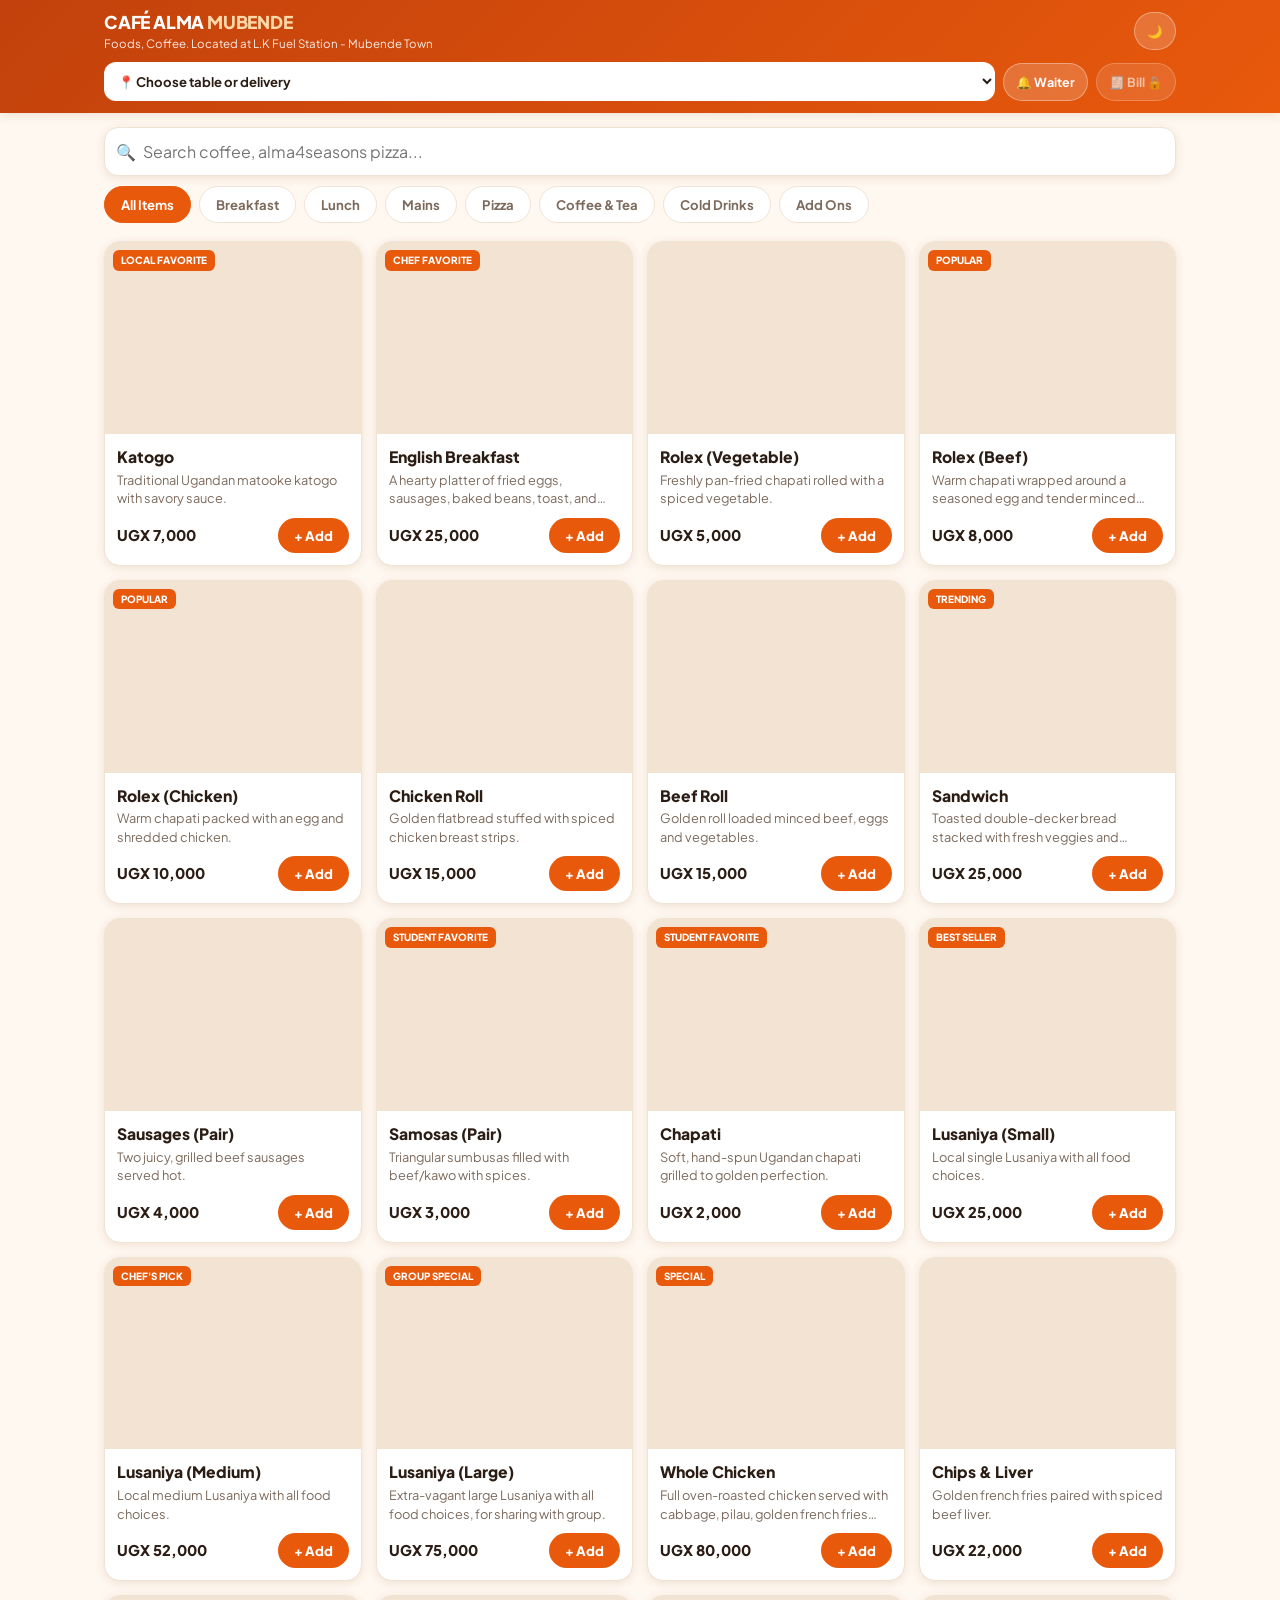
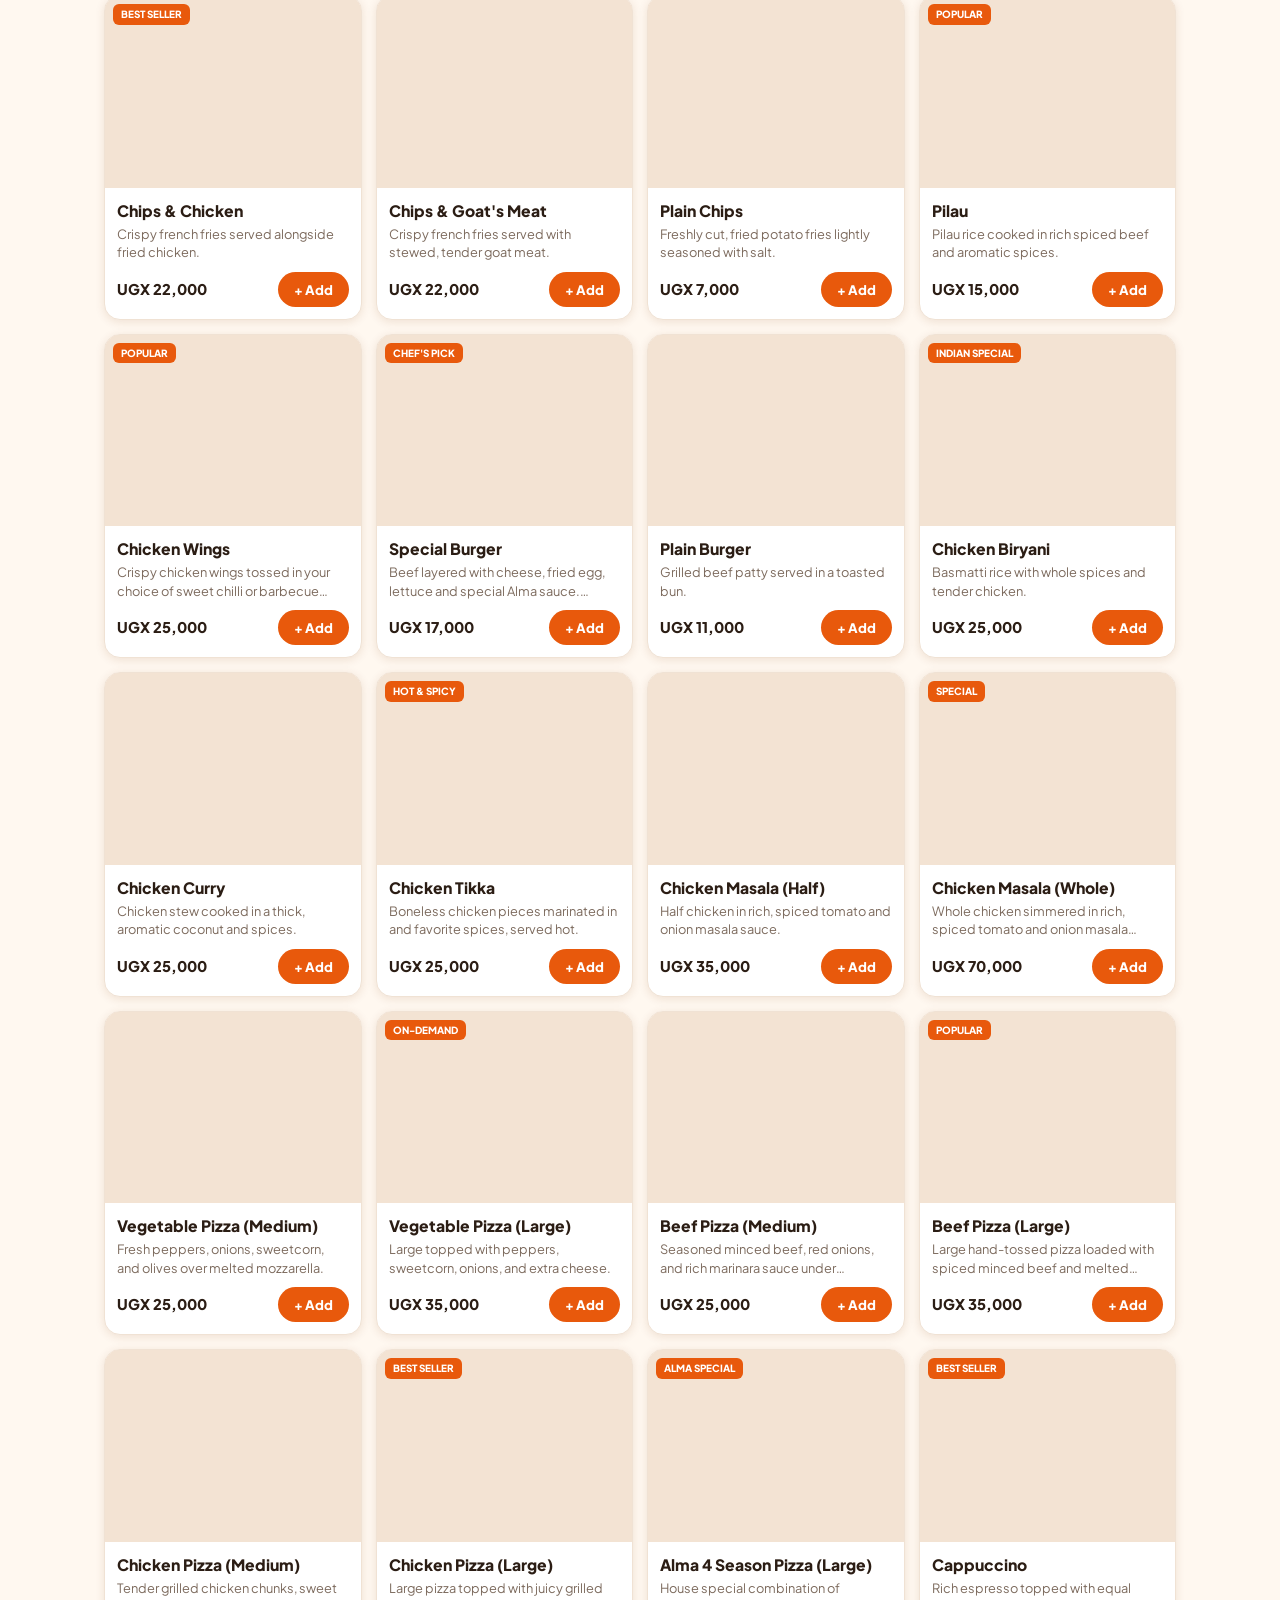
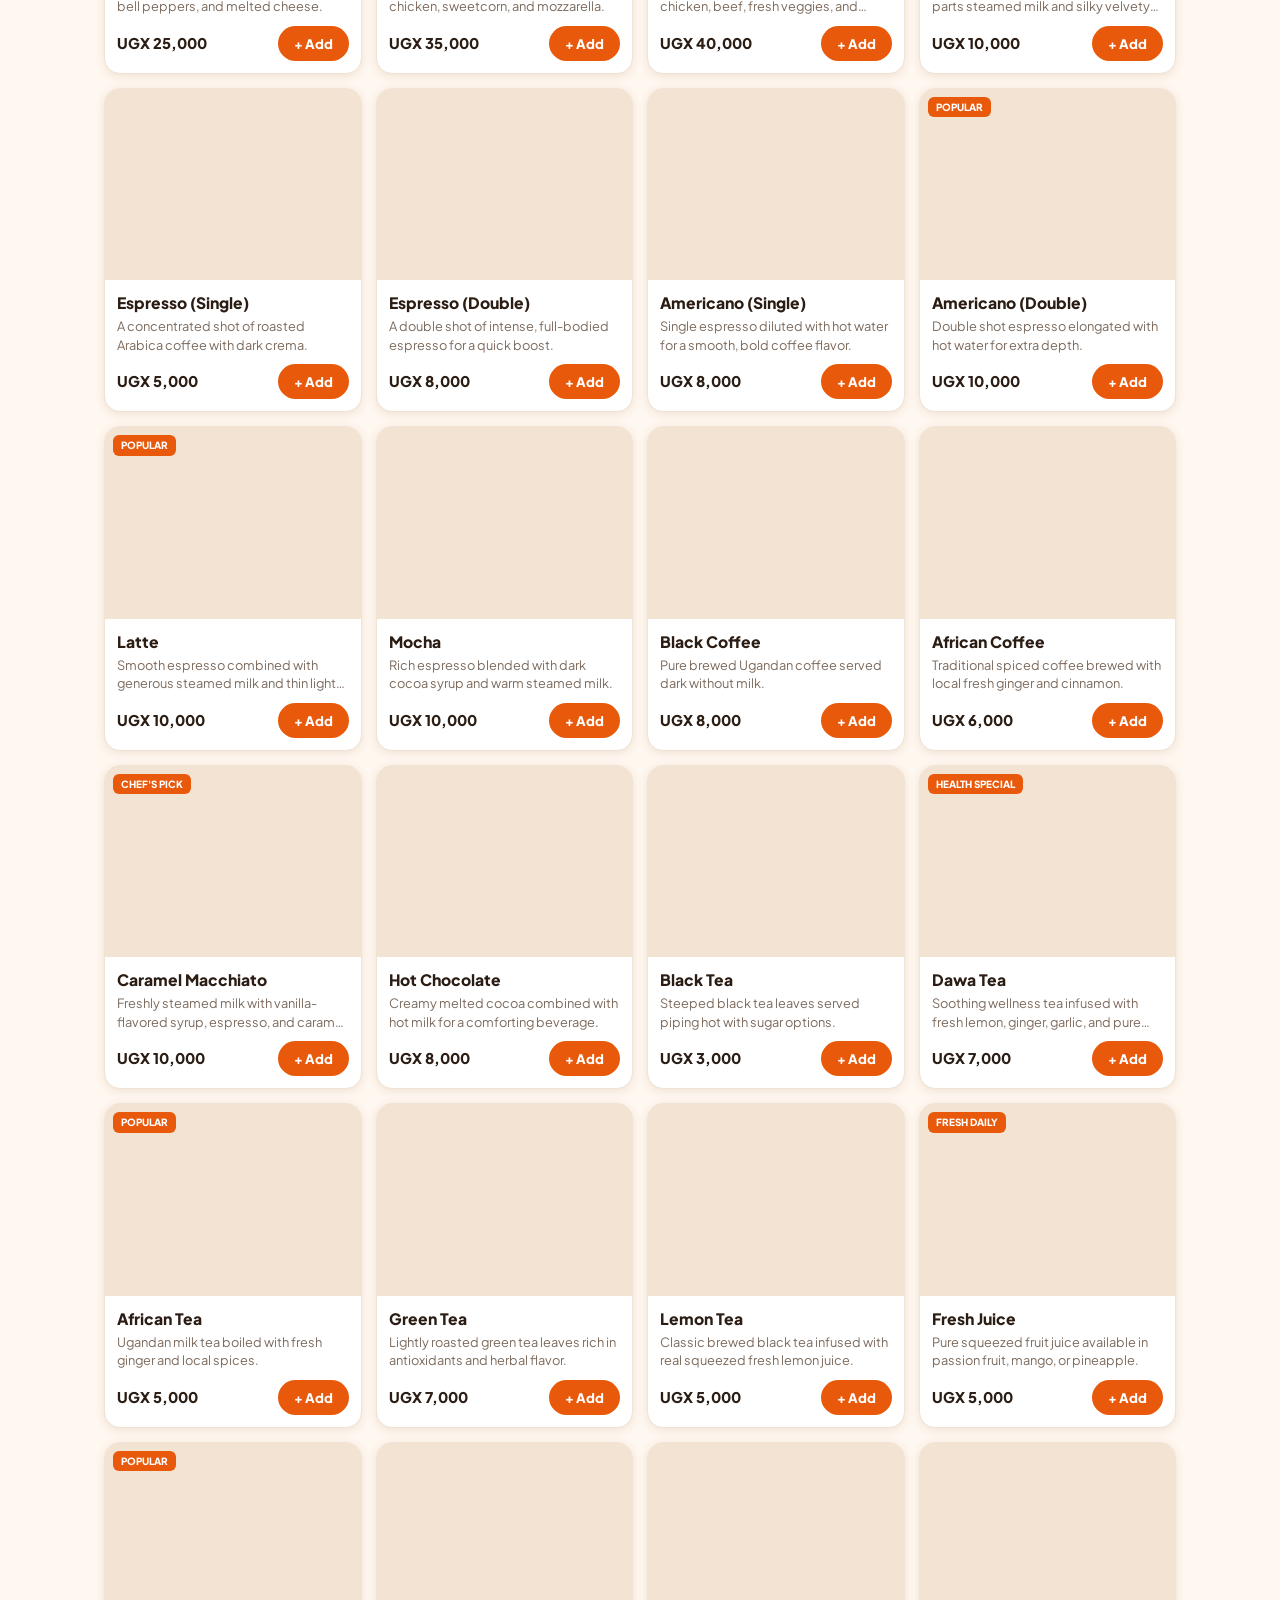
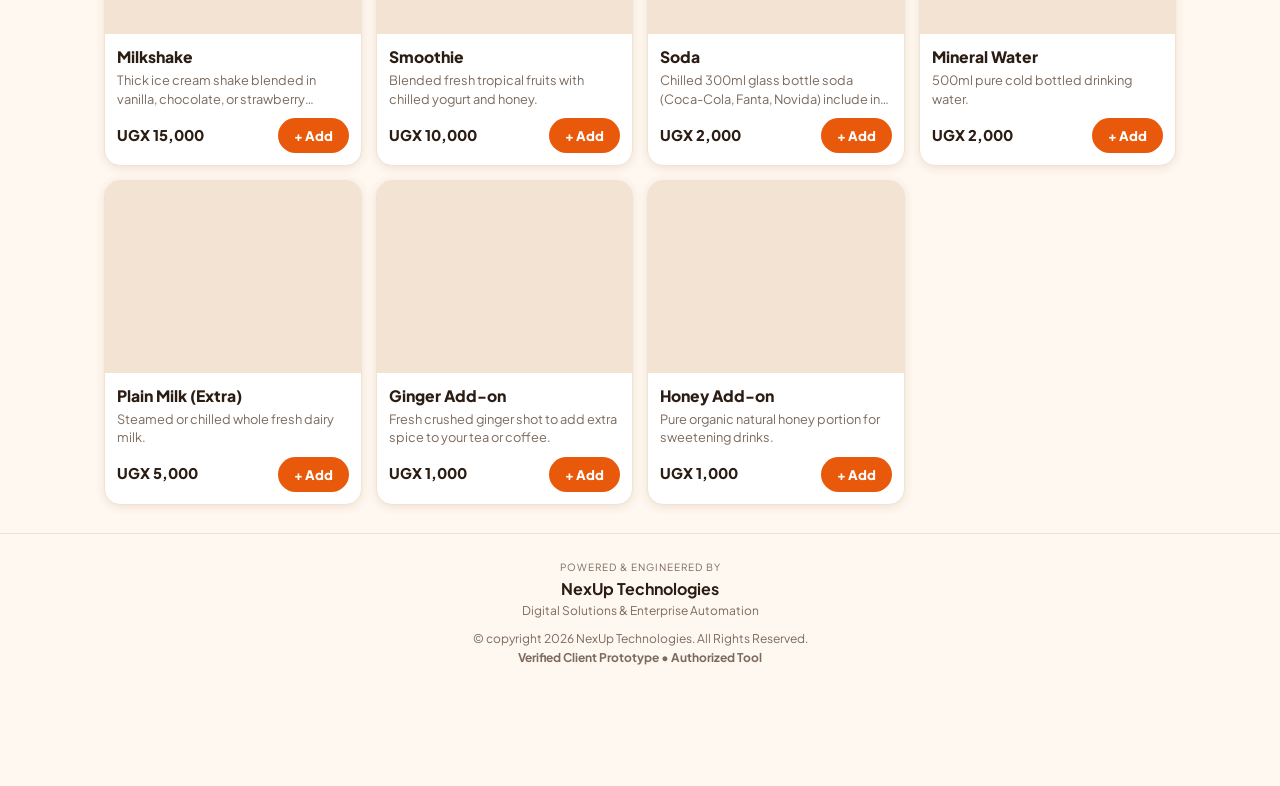
==== commit db32a85b: "Add files via upload" ====
--- a/cafe assets/index.html
+++ b/cafe assets/index.html
@@ -1,194 +1,126 @@
 <!DOCTYPE html>
-<html lang="en">
+<html lang="en" data-theme="light">
 <head>
-  <meta charset="UTF-8" />
-  <meta name="viewport" content="width=device-width, initial-scale=1.0, maximum-scale=1.0, user-scalable=no" />
-  <title>Café Alma Foods — Digital Table & Delivery Menu</title>
-  
-  <!-- FAVICON PLACEMENT (Reads assets/favicon.png) -->
-  <link rel="icon" type="image/png" href="assets/favicon.png" />
-  <link rel="apple-touch-icon" href="assets/favicon.png" />
-
-  <link rel="stylesheet" href="styles.css" />
-  <!-- Google Fonts -->
-  <link rel="preconnect" href="https://fonts.googleapis.com">
-  <link rel="preconnect" href="https://fonts.gstatic.com" crossorigin>
-  <link href="https://fonts.googleapis.com/css2?family=Plus+Jakarta+Sans:wght@400;500;600;700;800&display=swap" rel="stylesheet">
+<meta charset="UTF-8">
+<meta name="viewport" content="width=device-width, initial-scale=1, viewport-fit=cover">
+<meta name="theme-color" content="#e8590c">
+<title>Café Alma Foods — Digital Table &amp; Delivery Menu</title>
+<link rel="icon" href="data:image/svg+xml,%3Csvg xmlns='http://www.w3.org/2000/svg' viewBox='0 0 100 100'%3E%3Ctext y='.9em' font-size='90'%3E🍽️%3C/text%3E%3C/svg%3E">
+<link rel="icon" type="image/png" href="assets/favicon.png?v=2">
+<link rel="apple-touch-icon" href="assets/favicon.png?v=2">
+<link rel="preconnect" href="https://fonts.googleapis.com">
+<link rel="preconnect" href="https://fonts.gstatic.com" crossorigin>
+<link href="https://fonts.googleapis.com/css2?family=Plus+Jakarta+Sans:wght@400;600;700;800&display=swap" rel="stylesheet">
+<link rel="stylesheet" href="styles.css">
+<script>try{var t=localStorage.getItem('alma_theme');if(t)document.documentElement.dataset.theme=t}catch(e){}</script>
 </head>
 <body>
 
-  <!-- Sticky Top Header -->
-  <header class="app-header">
-    <div class="brand-container">
-      <h1 class="brand-title">CAFÉ ALMA - MUBENDE(near L.K Filling Station)</h1>
-      <span class="brand-subtitle">Foods, Coffee & Cold Refreshments</span>
+<header class="header"><div class="wrap">
+  <div class="brand">
+    <div><h1>CAFÉ ALMA <span>MUBENDE</span></h1><small>Foods, Coffee. Located at L.K Fuel Station - Mubende Town</small></div>
+    <button id="themeBtn" class="pill" aria-label="Toggle dark mode">🌙</button>
+  </div>
+  <div class="actions">
+    <select id="loc" aria-label="Choose your table or delivery"></select>
+    <button id="waiterBtn" class="pill">🔔 Waiter</button>
+    <button id="billBtn" class="pill locked">🧾 Bill <span id="billIcon">🔒</span></button>
+  </div>
+</div></header>
+
+<div class="wrap controls">
+  <div class="search"><span>🔍</span><input id="search" type="search" placeholder="Search coffee, alma4seasons pizza..." autocomplete="off"></div>
+  <nav class="cats" id="cats">
+    <button class="cat active" data-cat="all">All Items</button>
+    <button class="cat" data-cat="breakfast">Breakfast</button>
+    <button class="cat" data-cat="lunch">Lunch</button>
+    <button class="cat" data-cat="mains">Mains</button>
+    <button class="cat" data-cat="pizza">Pizza</button>
+    <button class="cat" data-cat="coffee">Coffee &amp; Tea</button>
+    <button class="cat" data-cat="soft_drinks">Cold Drinks</button>
+    <button class="cat" data-cat="add_ons">Add Ons</button>
+  </nav>
+</div>
+
+<main class="wrap grid" id="menu"></main>
+
+<button id="cartBar" class="cartbar hidden"><span><i id="cartCount">0</i>View order</span><span id="cartTotal">UGX 0</span></button>
+
+<!-- Cart -->
+<div id="cartSheet" class="overlay"><div class="sheet">
+  <div class="grab"></div>
+  <div class="sh-head"><h3>Your order</h3><button class="x" data-close aria-label="Close">&times;</button></div>
+  <div class="sh-body">
+    <div id="cartList"></div>
+    <label class="lbl" for="notes">Special instructions</label>
+    <textarea id="notes" class="f" maxlength="300" placeholder="e.g. no onions, Fanta soda, chilli sauce"></textarea>
+    <div id="delivery" class="hidden">
+      <label class="lbl" id="dLabel">Delivery Details</label>
+      <input id="dName" class="f" placeholder="Full name *" autocomplete="name">
+      <input id="dPhone" class="f" type="tel" placeholder="WhatsApp / phone number *" autocomplete="tel">
+      <input id="dAddr" class="f" placeholder="Landmark / address *">
+      <select id="dArea" class="f"><option value="in">Within Mubende Municipality</option><option value="out">Outside Mubende Municipality</option></select>
+      <p id="pickNote" class="mut hidden" style="margin-top:8px;font-size:.85rem">⏱️ Ready in about 5–10 minutes.</p>
     </div>
-
-    <!-- Location & Mode Selector Bar (12 Tables + VIP Balcony + Delivery) -->
-    <div class="location-bar">
-      <label for="locationSelect" class="location-label">Service Type / Seat:</label>
-      <select id="locationSelect" class="location-dropdown" onchange="handleLocationChange()">
-        <option value="Table 01">Table 01</option>
-        <option value="Table 02">Table 02</option>
-        <option value="Table 03">Table 03</option>
-        <option value="Table 04">Table 04</option>
-        <option value="Table 05">Table 05</option>
-        <option value="Table 06">Table 06</option>
-        <option value="Table 07">Table 07</option>
-        <option value="Table 08">Table 08</option>
-        <option value="Table 09">Table 09</option>
-        <option value="Table 10">Table 10</option>
-        <option value="Table 11">Table 11</option>
-        <option value="Table 12">Table 12</option>
-        <option value="VIP Balcony">VIP Balcony (+5,000 UGX VIP Charge)</option>
-        <option value="DELIVERY">Home / Office Delivery (+3,000 UGX Fee)</option>
-      </select>
-    </div>
-
-    <!-- Live Search & Category Pills -->
-    <div class="search-container">
-      <input type="text" id="searchInput" placeholder="Search pizza, coffee, rolex, biryani..." oninput="filterMenu()" />
-    </div>
-
-    <nav class="category-nav">
-      <button class="cat-btn active" onclick="switchCategory('all', this)">All Items</button>
-      <button class="cat-btn" onclick="switchCategory('breakfast', this)">Breakfast</button>
-      <button class="cat-btn" onclick="switchCategory('lunch', this)">Lunch</button>
-      <button class="cat-btn" onclick="switchCategory('mains', this)">Mains</button>
-      <button class="cat-btn" onclick="switchCategory('pizza', this)">Pizza</button>
-      <button class="cat-btn" onclick="switchCategory('coffee', this)">Coffee & Tea</button>
-      <button class="cat-btn" onclick="switchCategory('soft_drinks', this)">Cold Drinks</button>
-      <button class="cat-btn" onclick="switchCategory('add_ons', this)">Add Ons</button>
-    </nav>
-  </header>
-
-  <!-- Service CTA Row -->
-  <div class="service-actions">
-    <button class="action-btn waiter-btn" onclick="openWaiterModal()">
-      <svg width="18" height="18" viewBox="0 0 24 24" fill="none" stroke="currentColor" stroke-width="2"><path d="M18 8A6 6 0 0 0 6 8c0 7-3 9-3 9h18s-3-2-3-9"></path><path d="M13.73 21a2 2 0 0 1-3.46 0"></path></svg>
-      Call Waiter
-    </button>
-    <button id="requestBillBtn" class="action-btn bill-btn disabled" disabled onclick="requestBill()">
-      <svg width="18" height="18" viewBox="0 0 24 24" fill="none" stroke="currentColor" stroke-width="2"><rect x="2" y="4" width="20" height="16" rx="2"></rect><line x1="6" y1="8" x2="18" y2="8"></line><line x1="6" y1="12" x2="14" y2="12"></line><line x1="6" y1="16" x2="10" y2="16"></line></svg>
-      Request Bill <span id="billLockIcon">🔒</span>
-    </button>
-  </div>
-
-  <!-- Delivery Form Container (Dynamically Shown) -->
-  <div id="deliveryFormCard" class="delivery-card hidden">
-    <h3>Delivery Details</h3>
-    <div class="form-grid">
-      <input type="text" id="delivName" placeholder="Full Name *" required />
-      <input type="tel" id="delivPhone" placeholder="WhatsApp / Phone Number *" required />
-      <input type="text" id="delivAddress" placeholder="Specific Landmark / Address *" required />
-      <select id="delivPayment">
-        <option value="Mobile Money">Payment: Mobile Money</option>
-        <option value="Cash on Delivery">Payment: Cash on Delivery</option>
-      </select>
-    </div>
-    <p class="delivery-note">Flat Delivery Fee of <strong>3,000 UGX</strong> automatically added.</p>
-  </div>
-
-  <!-- Main Menu Grid -->
-  <main class="menu-container">
-    <div id="menuGrid" class="menu-grid"></div>
-  </main>
-
-  <!-- Floating Cart Bar -->
-  <div id="floatingCart" class="floating-cart hidden" onclick="openCartModal()">
-    <div class="cart-info">
-      <span id="cartCount" class="cart-badge">0</span>
-      <span class="cart-title">View Order Cart</span>
-    </div>
-    <span id="cartTotal" class="cart-total-price">0 UGX</span>
-  </div>
-
-  <!-- Cart Modal -->
-  <div id="cartModal" class="modal-overlay hidden">
-    <div class="modal-content">
-      <div class="modal-header">
-        <h2>Your Order Summary</h2>
-        <button class="close-btn" onclick="closeCartModal()">&times;</button>
-      </div>
-      <div id="cartItemsList" class="cart-items-list"></div>
-      
-      <div class="cart-summary-box">
-        <div class="summary-row"><span>Food Subtotal:</span><span id="summarySubtotal">0 UGX</span></div>
-        <div id="summaryDeliveryRow" class="summary-row hidden"><span>Delivery Fee:</span><span>3,000 UGX</span></div>
-        <div id="summaryVipRow" class="summary-row hidden"><span style="color: var(--primary);">VIP Balcony Charge:</span><span style="color: var(--primary);">5,000 UGX</span></div>
-        <div class="summary-row grand-total"><span>Grand Total:</span><span id="summaryGrandTotal">0 UGX</span></div>
-      </div>
-
-      <button id="checkoutBtn" class="checkout-btn" onclick="initiateCheckout()">Proceed to Dispatch</button>
+    <label class="lbl" for="pay">Payment method</label>
+    <select id="pay" class="f"><option>Cash</option><option>Mobile Money</option></select>
+    <input id="hp" class="hp" tabindex="-1" autocomplete="off" aria-hidden="true">
+    <div class="sum">
+      <div><span>Food subtotal</span><span id="sSub">UGX 0</span></div>
+      <div><span id="sFeeLbl">Service fee</span><span id="sFee">UGX 0</span></div>
+      <div class="tot"><span>Total</span><span id="sTot">UGX 0</span></div>
     </div>
   </div>
+  <div class="sh-foot"><button id="placeBtn" class="cta">Place Order</button></div>
+</div></div>
 
-  <!-- Math Captcha Modal -->
-  <div id="captchaModal" class="modal-overlay hidden">
-    <div class="modal-content small-modal">
-      <h3>Anti-Spam Verification</h3>
-      <p id="captchaQuestion" class="captcha-q">What is 5 + 3?</p>
-      <input type="number" id="captchaAnswer" placeholder="Your Answer" />
-      <button class="verify-btn" onclick="verifyCaptchaAndSubmit()">Verify & Send Order</button>
+<!-- Sent -->
+<div id="sentSheet" class="overlay"><div class="sheet">
+  <div class="grab"></div>
+  <div class="sh-head"><h3>Almost done</h3><button class="x" data-close aria-label="Close">&times;</button></div>
+  <div class="sh-body">
+    <p>Order <b id="sentId"></b> is ready.</p>
+    <p style="margin-top:8px"><b>Tap the green button, Send in WhatsApp.</b> The café only receives your order after you send it.</p>
+  </div>
+  <div class="sh-foot"><a id="waLink" class="cta" target="_blank" rel="noopener">📲 Send order on WhatsApp</a></div>
+</div></div>
+
+<!-- Waiter -->
+<div id="waiterSheet" class="overlay"><div class="sheet">
+  <div class="grab"></div>
+  <div class="sh-head"><h3>Call a Waiter</h3><button class="x" data-close aria-label="Close">&times;</button></div>
+  <div class="sh-body"><div class="wopts">
+    <button data-w="Extra cutlery / napkins">Cutlery / napkins</button>
+    <button data-w="Water / glasses refill">Water re-fill</button>
+    <button data-w="Table cleaning required">Table Cleaning</button>
+    <button data-w="General assistance">General Assistance</button>
+  </div></div>
+</div></div>
+
+<!-- Bill -->
+<div id="billSheet" class="overlay"><div class="sheet">
+  <div class="grab"></div>
+  <div class="sh-head"><h3>Request your Bill</h3><button class="x" data-close aria-label="Close">&times;</button></div>
+  <div class="sh-body"><div id="billList"></div></div>
+</div></div>
+
+<div id="toast" class="toast hidden" role="status"></div>
+
+<footer class="app-footer">
+  <div class="footer-content">
+    <div class="brand-signature">
+      <span class="powered-by">Powered &amp; Engineered by</span>
+      <h3 class="agency-name">NexUp Technologies</h3>
+      <p class="agency-tagline">Digital Solutions &amp; Enterprise Automation</p>
+    </div>
+    <div class="footer-meta">
+      <p>&copy; copyright 2026 NexUp Technologies. All Rights Reserved.</p>
+      <p class="verification-badge">Verified Client Prototype • Authorized Tool</p>
     </div>
   </div>
+</footer>
 
-  <!-- Waiter Call Reason Modal -->
-  <div id="waiterModal" class="modal-overlay hidden">
-    <div class="modal-content small-modal">
-      <h3>Call Waiter to <span id="waiterTableLabel">Table 01</span></h3>
-      <p>How can our service team assist you?</p>
-      <div class="waiter-options">
-        <button onclick="sendWaiterCall('Need Extra Cutlery / Napkins')">Cutlery / Napkins</button>
-        <button onclick="sendWaiterCall('Water / Glasses Refill')">Water Refill</button>
-        <button onclick="sendWaiterCall('Table Cleaning Required')">Table Cleaning</button>
-        <button onclick="sendWaiterCall('General Service Assistance')">General Assistance</button>
-      </div>
-      <button class="cancel-btn" onclick="closeWaiterModal()">Cancel</button>
-    </div>
-  </div>
-
-  <!-- Customer Digital Receipt Verification Modal -->
-  <div id="receiptModal" class="modal-overlay hidden">
-    <div class="modal-content receipt-card">
-      <div class="receipt-header">
-        <h2>CAFÉ ALMA FOODS</h2>
-        <p>Verified Order Receipt</p>
-        <span id="receiptTimestamp" class="receipt-time"></span>
-      </div>
-      <div class="receipt-body">
-        <p><strong>Order ID:</strong> <span id="receiptOrderId">#TBL-01-999</span></p>
-        <p><strong>Location/Type:</strong> <span id="receiptLocation">Table 01</span></p>
-        <div id="receiptItemsContainer" class="receipt-items"></div>
-        <hr />
-        <div id="receiptSurchargeLine" class="receipt-item-row" style="margin-top: 6px;"></div>
-        <div class="receipt-total-row">
-          <strong>Total Paid/Due:</strong>
-          <strong id="receiptTotal">0 UGX</strong>
-        </div>
-      </div>
-      <div class="receipt-footer">
-        <p>Order successfully sent to kitchen line!</p>
-        <button class="verify-btn" onclick="closeReceiptModal()">Back to Menu</button>
-      </div>
-    </div>
-  </div>
-
-  <!-- Agency Signature Footer -->
-  <footer class="app-footer">
-    <div class="footer-content">
-      <div class="brand-signature">
-        <span class="powered-by">Powered & Engineered by</span>
-        <h3 class="agency-name">NexUp Technologies</h3>
-        <p class="agency-tagline">Digital Solutions & Enterprise Automation</p>
-      </div>
-      <div class="footer-meta">
-        <p>&copy; copyright 2026 NexUp Technologies. All Rights Reserved.</p>
-        <p class="verification-badge">Verified Client Prototype • Authorized Tool</p>
-      </div>
-    </div>
-  </footer>
-
-  <script src="app.js"></script>
+<script src="menu-data.js"></script>
+<script src="app.js"></script>
 </body>
 </html>
--- a/cafe assets/styles.css
+++ b/cafe assets/styles.css
@@ -1,628 +1,88 @@
-/* ============================================================
-   CAFÉ ALMA FOODS — COMPREHENSIVE PRODUCTION STYLESHEET
-   ============================================================ */
+:root{--pri:#e8590c;--pri2:#c2410c;--grn:#2f9e44;--bg:#fff8f0;--card:#fff;--tx:#2b1d14;--mut:#7c6a5d;--bd:#f0e2d4;--sh:0 2px 10px rgba(120,60,10,.12)}
+[data-theme=dark]{--bg:#16110d;--card:#221a14;--tx:#fdf3e7;--mut:#b5a393;--bd:#37291f;--sh:0 2px 10px rgba(0,0,0,.5)}
+*{box-sizing:border-box;margin:0;padding:0;-webkit-tap-highlight-color:transparent}
+html{font-family:'Plus Jakarta Sans',system-ui,-apple-system,'Segoe UI',Roboto,sans-serif}
+body{background:var(--bg);color:var(--tx);line-height:1.45;padding-bottom:calc(96px + env(safe-area-inset-bottom));overflow-x:hidden;transition:background .3s,color .3s}
+button,input,select,textarea{font:inherit;color:inherit}
+button{cursor:pointer;border:0;background:none}
+.hidden{display:none!important}
+.wrap{max-width:1100px;margin:0 auto;padding:0 14px}
+.mut{color:var(--mut)}
 
-/* --- 1. RESET & VARIABLES --- */
-:root {
-  --primary-color: #d97706;        /* Warm Amber / Gold */
-  --primary-hover: #b45309;
-  --secondary-color: #1e293b;      /* Dark Slate */
-  --accent-color: #16a34a;         /* Fresh Green */
-  --danger-color: #dc2626;         /* Soft Red */
-  --bg-light: #f8fafc;
-  --card-bg: #ffffff;
-  --text-dark: #0f172a;
-  --text-muted: #64748b;
-  --border-color: #e2e8f0;
-  --shadow-sm: 0 1px 2px 0 rgba(0, 0, 0, 0.05);
-  --shadow-md: 0 4px 6px -1px rgba(0, 0, 0, 0.1), 0 2px 4px -1px rgba(0, 0, 0, 0.06);
-  --shadow-lg: 0 10px 15px -3px rgba(0, 0, 0, 0.1), 0 4px 6px -2px rgba(0, 0, 0, 0.05);
-  --radius-sm: 8px;
-  --radius-md: 12px;
-  --radius-lg: 16px;
-  --transition: all 0.25s cubic-bezier(0.4, 0, 0.2, 1);
-}
+/* header */
+.header{position:sticky;top:0;z-index:50;background:linear-gradient(135deg,#c2410c,#e8590c);color:#fff;padding:calc(10px + env(safe-area-inset-top)) 0 12px;box-shadow:var(--sh)}
+.brand{display:flex;justify-content:space-between;align-items:center;gap:10px}
+.brand h1{font-size:1.1rem;font-weight:800;letter-spacing:-.2px}
+.brand h1 span{color:#ffd8a8}
+.brand small{display:block;font-size:.72rem;opacity:.9}
+.actions{display:flex;gap:8px;margin-top:10px;align-items:center}
+.actions select{flex:1 1 0;min-width:0;width:100%;background:#fff;color:#2b1d14;border:0;border-radius:12px;padding:10px;font-weight:700;font-size:.82rem;text-overflow:ellipsis}
+.pill{flex:none;background:rgba(255,255,255,.18);border:1px solid rgba(255,255,255,.35);color:#fff;border-radius:999px;padding:9px 12px;font-weight:700;font-size:.78rem;white-space:nowrap}
+.pill.locked{opacity:.65}
 
-* {
-  box-sizing: border-box;
-  margin: 0;
-  padding: 0;
-  font-family: -apple-system, BlinkMacSystemFont, "Segoe UI", Roboto, Helvetica, Arial, sans-serif;
-  -webkit-tap-highlight-color: transparent;
-}
+/* search + categories */
+.controls{padding-top:14px}
+.search{position:relative;margin-bottom:10px}
+.search span{position:absolute;left:12px;top:50%;transform:translateY(-50%)}
+.search input{width:100%;padding:12px 14px 12px 38px;border:1px solid var(--bd);border-radius:14px;background:var(--card);font-size:16px;box-shadow:var(--sh)}
+.search input:focus,.f:focus{outline:2px solid var(--pri);border-color:transparent}
+.cats{display:flex;gap:8px;overflow-x:auto;padding-bottom:6px;scrollbar-width:none}
+.cats::-webkit-scrollbar{display:none}
+.cat{flex:none;padding:8px 16px;border-radius:999px;background:var(--card);border:1px solid var(--bd);color:var(--mut);font-weight:700;font-size:.82rem}
+.cat.active{background:var(--pri);border-color:var(--pri);color:#fff}
 
-body {
-  background-color: var(--bg-light);
-  color: var(--text-dark);
-  line-height: 1.5;
-  padding-bottom: 90px;
-}
+/* menu cards */
+.grid{display:grid;grid-template-columns:repeat(auto-fill,minmax(250px,1fr));gap:14px;padding-top:12px}
+.card{background:var(--card);border:1px solid var(--bd);border-radius:16px;overflow:hidden;box-shadow:var(--sh);display:flex;flex-direction:column}
+.img{position:relative;aspect-ratio:4/3;background:#f3e3d3;overflow:hidden}
+.img img{width:100%;height:100%;object-fit:cover;display:block}
+.badge{position:absolute;top:8px;left:8px;background:var(--pri);color:#fff;font-size:.62rem;font-weight:800;padding:3px 8px;border-radius:6px;text-transform:uppercase}
+.info{padding:12px;display:flex;flex-direction:column;flex:1;min-width:0}
+.info h4{font-size:.98rem;font-weight:800}
+.info p{font-size:.8rem;color:var(--mut);margin:2px 0 10px;display:-webkit-box;-webkit-line-clamp:2;-webkit-box-orient:vertical;overflow:hidden}
+.foot{margin-top:auto;display:flex;justify-content:space-between;align-items:center;gap:8px}
+.foot b{font-weight:800;font-size:.92rem}
+.ctl{display:flex;align-items:center;gap:8px}
+.add{background:var(--pri);color:#fff;font-weight:800;font-size:.82rem;padding:8px 16px;border-radius:999px}
+.q{width:30px;height:30px;border-radius:50%;background:var(--pri);color:#fff;font-weight:800;font-size:1.05rem;line-height:1}
+.n{min-width:18px;text-align:center;font-weight:800}
+.empty{grid-column:1/-1;text-align:center;padding:40px;color:var(--mut)}
+@media(max-width:560px){.grid{grid-template-columns:1fr}.card{flex-direction:row}.img{width:116px;aspect-ratio:auto;flex:none}}
 
-a {
-  color: inherit;
-  text-decoration: none;
-}
+/* floating cart bar */
+.cartbar{position:fixed;left:50%;transform:translateX(-50%);bottom:calc(14px + env(safe-area-inset-bottom));width:calc(100% - 28px);max-width:520px;background:linear-gradient(135deg,#e8590c,#c2410c);color:#fff;border-radius:999px;padding:13px 20px;display:flex;justify-content:space-between;align-items:center;font-weight:800;box-shadow:0 10px 26px rgba(194,65,12,.45);z-index:60}
+.cartbar i{font-style:normal;background:#fff;color:var(--pri2);border-radius:50%;min-width:26px;height:26px;display:inline-flex;align-items:center;justify-content:center;margin-right:10px;font-size:.82rem}
 
-button:focus-visible {
-  cursor: pointer;
-  border: none;
-  outline: 2px solid var(--primary-color);
-  outline-offset: 2px;
-  background: none;
-  font-family: inherit;
-}
+/* bottom sheets */
+.overlay{position:fixed;inset:0;background:rgba(20,10,4,.6);backdrop-filter:blur(3px);display:flex;align-items:flex-end;justify-content:center;z-index:100;opacity:0;visibility:hidden;transition:opacity .2s,visibility .2s}
+.overlay.open{opacity:1;visibility:visible}
+.sheet{background:var(--card);width:100%;max-width:520px;max-height:92dvh;border-radius:22px 22px 0 0;display:flex;flex-direction:column;transform:translateY(100%);transition:transform .3s cubic-bezier(.16,1,.3,1)}
+.overlay.open .sheet{transform:none}
+@media(min-width:700px){.overlay{align-items:center}.sheet{border-radius:22px;max-height:88vh}}
+.grab{width:42px;height:4px;border-radius:2px;background:var(--bd);margin:8px auto 0}
+.sh-head{display:flex;justify-content:space-between;align-items:center;padding:12px 18px}
+.sh-head h3{font-weight:800}
+.x{font-size:1.7rem;line-height:1;color:var(--mut);padding:0 6px}
+.sh-body{padding:0 18px 12px;overflow-y:auto;overscroll-behavior:contain;flex:1}
+.sh-foot{padding:12px 18px calc(12px + env(safe-area-inset-bottom));border-top:1px solid var(--bd)}
+.cta{display:block;width:100%;background:var(--grn);color:#fff;font-weight:800;padding:15px;border-radius:14px;text-align:center;text-decoration:none;font-size:1rem}
+.cta:disabled{opacity:.6}
+.cta.sm{display:inline-block;width:auto;padding:10px 16px;font-size:.85rem;flex:none}
+.row{display:flex;gap:10px;align-items:center;justify-content:space-between;padding:12px 0;border-bottom:1px dashed var(--bd)}
+.f{width:100%;padding:12px;margin-top:8px;border:1px solid var(--bd);border-radius:12px;background:var(--bg);font-size:16px}
+textarea.f{min-height:76px;resize:vertical}
+.lbl{display:block;margin-top:14px;font-weight:800;font-size:.85rem}
+.hp{position:absolute;left:-9999px;opacity:0}
+.sum{background:var(--bg);border:1px solid var(--bd);border-radius:14px;padding:12px 14px;margin-top:14px}
+.sum div{display:flex;justify-content:space-between;font-size:.88rem;color:var(--mut);padding:2px 0}
+.sum .tot{color:var(--tx);font-weight:800;font-size:1.05rem;border-top:1px solid var(--bd);margin-top:6px;padding-top:8px}
+.wopts{display:grid;gap:10px;padding-bottom:10px}
+.wopts button{padding:14px;border-radius:14px;border:1px solid var(--bd);background:var(--bg);font-weight:700;text-align:left}
+.toast{position:fixed;left:50%;bottom:calc(90px + env(safe-area-inset-bottom));transform:translateX(-50%);background:#2b1d14;color:#fff;padding:11px 16px;border-radius:12px;z-index:300;font-size:.85rem;max-width:90%;text-align:center}
 
-input, select {
-  font-family: inherit;
-}
-
-/* --- 2. HEADER & BRAND BAR --- */
-.header {
-  background-color: var(--secondary-color);
-  color: #ffffff;
-  padding: 16px 20px;
-  position: sticky;
-  top: 0;
-  z-index: 100;
-  box-shadow: var(--shadow-md);
-}
-
-.header-container {
-  max-width: 1200px;
-  margin: 0 auto;
-  display: flex;
-  justify-content: space-between;
-  align-items: center;
-  flex-wrap: wrap;
-  gap: 12px;
-}
-
-.brand-title {
-  font-size: 1.4rem;
-  font-weight: 800;
-  letter-spacing: -0.5px;
-  color: #ffffff;
-  display: flex;
-  align-items: center;
-  gap: 8px;
-}
-
-.brand-title span {
-  color: var(--primary-color);
-}
-
-.header-actions {
-  display: flex;
-  align-items: center;
-  gap: 10px;
-}
-
-.btn-waiter {
-  background-color: rgba(255, 255, 255, 0.1);
-  color: #ffffff;
-  padding: 8px 14px;
-  border-radius: var(--radius-sm);
-  font-size: 0.88rem;
-  font-weight: 600;
-  display: flex;
-  align-items: center;
-  gap: 6px;
-  border: 1px solid rgba(255, 255, 255, 0.2);
-  transition: var(--transition);
-}
-
-.btn-waiter:hover {
-  background-color: rgba(255, 255, 255, 0.2);
-}
-
-.location-selector {
-  background-color: #ffffff;
-  color: var(--text-dark);
-  padding: 8px 12px;
-  border-radius: var(--radius-sm);
-  border: 1px solid var(--border-color);
-  font-size: 0.88rem;
-  font-weight: 600;
-  outline: none;
-}
-
-/* --- 3. CONTROLS & SEARCH BAR --- */
-.controls-wrapper {
-  max-width: 1200px;
-  margin: 20px auto 10px auto;
-  padding: 0 20px;
-}
-
-.search-box {
-  width: 100%;
-  position: relative;
-  margin-bottom: 16px;
-}
-
-.search-box input {
-  width: 100%;
-  padding: 12px 16px 12px 42px;
-  border-radius: var(--radius-md);
-  border: 1px solid var(--border-color);
-  background-color: #ffffff;
-  font-size: 0.95rem;
-  box-shadow: var(--shadow-sm);
-  transition: var(--transition);
-}
-
-.search-box input:focus {
-  outline: none;
-  border-color: var(--primary-color);
-  box-shadow: 0 0 0 3px rgba(217, 119, 6, 0.15);
-}
-
-.search-icon {
-  pointer-events: none;
-  position: absolute;
-  left: 14px;
-  top: 50%;
-  transform: translateY(-50%);
-  color: var(--text-muted);
-  font-size: 1.1rem;
-}
-
-/* --- 4. CATEGORY NAVIGATION PIPES --- */
-.categories-nav {
-  display: flex;
-  gap: 8px;
-  overflow-x: auto;
-  padding-bottom: 8px;
-  scrollbar-width: none;
-}
-
-.categories-nav::-webkit-scrollbar {
-  display: none;
-}
-
-.cat-btn {
-  white-space: nowrap;
-  padding: 8px 16px;
-  border-radius: 20px;
-  background-color: #ffffff;
-  border: 1px solid var(--border-color);
-  color: var(--text-muted);
-  font-size: 0.88rem;
-  font-weight: 600;
-  transition: var(--transition);
-}
-
-.cat-btn.active, .cat-btn:hover {
-  background-color: var(--primary-color);
-  color: #ffffff;
-  border-color: var(--primary-color);
-  box-shadow: var(--shadow-sm);
-}
-
-/* --- 5. MENU GRID & CARDS --- */
-.menu-grid {
-  max-width: 1200px;
-  margin: 0 auto;
-  padding: 10px 20px 40px 20px;
-  display: grid;
-  grid-template-columns: 1fr;
-  gap: 20px;
-}
-
-.menu-card {
-  background-color: var(--card-bg);
-  border-radius: var(--radius-md);
-  border: 1px solid var(--border-color);
-  overflow: hidden;
-  box-shadow: var(--shadow-sm);
-  display: flex;
-  flex-direction: column;
-  transition: var(--transition);
-}
-
-.menu-card:hover {
-  transform: translateY(-3px);
-  box-shadow: var(--shadow-md);
-}
-
-.card-img-wrapper {
-  position: relative;
-  width: 100%;
-  height: 180px;
-  background-color: #e2e8f0;
-  overflow: hidden;
-}
-
-.card-img {
-  width: 100%;
-  height: 100%;
-  object-fit: cover;
-  transition: transform 0.4s ease;
-}
-
-.menu-card:hover .card-img {
-  transform: scale(1.05);
-}
-
-.item-badge {
-  position: absolute;
-  top: 10px;
-  left: 10px;
-  background-color: var(--primary-color);
-  color: #ffffff;
-  font-size: 0.72rem;
-  font-weight: 700;
-  padding: 4px 8px;
-  border-radius: 4px;
-  text-transform: uppercase;
-  letter-spacing: 0.5px;
-  box-shadow: var(--shadow-sm);
-}
-
-.card-info {
-  padding: 14px;
-  display: flex;
-  flex-direction: column;
-  justify-content: space-between;
-  flex-grow: 1;
-}
-
-.item-name {
-  font-size: 1.05rem;
-  font-weight: 700;
-  color: var(--text-dark);
-  margin-bottom: 4px;
-}
-
-.item-desc {
-  font-size: 0.83rem;
-  color: var(--text-muted);
-  line-height: 1.35;
-  margin-bottom: 12px;
-  display: -webkit-box;
-  -webkit-line-clamp: 2;
-  line-clamp: 2;
-  -webkit-box-orient: vertical;
-  overflow: hidden;
-}
-
-.card-footer {
-  display: flex;
-  align-items: center;
-  justify-content: space-between;
-  margin-top: auto;
-  padding-top: 8px;
-}
-
-.item-price {
-  font-size: 1rem;
-  font-weight: 800;
-  color: var(--secondary-color);
-}
-
-/* Card Button Controls */
-.add-btn {
-  background-color: var(--primary-color);
-  color: #ffffff;
-  padding: 7px 14px;
-  border-radius: var(--radius-sm);
-  font-size: 0.85rem;
-  font-weight: 700;
-  transition: var(--transition);
-}
-
-.add-btn:hover {
-  background-color: var(--primary-hover);
-}
-
-.qty-controls {
-  display: flex;
-  align-items: center;
-  gap: 8px;
-}
-
-.btn-qty {
-  width: 28px;
-  height: 28px;
-  border-radius: 50%;
-  background-color: #f1f5f9;
-  color: var(--text-dark);
-  font-weight: 800;
-  display: flex;
-  align-items: center;
-  justify-content: center;
-  border: 1px solid var(--border-color);
-  transition: var(--transition);
-}
-
-.btn-qty:hover {
-  background-color: var(--primary-color);
-  color: #ffffff;
-  border-color: var(--primary-color);
-}
-
-.qty-count {
-  font-size: 0.9rem;
-  font-weight: 700;
-  min-width: 16px;
-  text-align: center;
-}
-
-/* --- 6. FLOATING BAR & BOTTOM ACTIONS --- */
-.floating-cart {
-  position: fixed;
-  bottom: 20px;
-  left: 50%;
-  transform: translateX(-50%);
-  width: calc(100% - 40px);
-  max-width: 500px;
-  background-color: var(--secondary-color);
-  color: #ffffff;
-  padding: 14px 20px;
-  border-radius: 30px;
-  box-shadow: var(--shadow-lg);
-  display: flex;
-  align-items: center;
-  justify-content: space-between;
-  z-index: 90;
-  cursor: pointer;
-  transition: var(--transition);
-}
-
-.floating-cart:hover {
-  transform: translateX(-50%) scale(1.02);
-}
-
-.cart-left {
-  display: flex;
-  align-items: center;
-  gap: 12px;
-}
-
-.cart-badge {
-  background-color: var(--primary-color);
-  color: #ffffff;
-  width: 26px;
-  height: 26px;
-  border-radius: 50%;
-  display: flex;
-  align-items: center;
-  justify-content: center;
-  font-size: 0.85rem;
-  font-weight: 800;
-}
-
-.cart-label {
-  font-size: 0.95rem;
-  font-weight: 700;
-}
-
-.cart-right {
-  display: flex;
-  align-items: center;
-  gap: 8px;
-  font-weight: 800;
-  color: #38bdf8;
-}
-
-/* --- 7. MODALS & POPUPS --- */
-.modal-overlay {
-  position: fixed;
-  top: 0;
-  left: 0;
-  inset: 0;
-  background-color: rgba(15, 23, 42, 0.6);
-  backdrop-filter: blur(4px);
-  display: flex;
-  align-items: center;
-  justify-content: center;
-  z-index: 200;
-  padding: 20px;
-}
-
-.modal-card {
-  background-color: #ffffff;
-  width: 100%;
-  max-width: 480px;
-  border-radius: var(--radius-lg);
-  box-shadow: var(--shadow-lg);
-  overflow: hidden;
-  max-height: 90vh;
-  display: flex;
-  flex-direction: column;
-}
-
-.modal-header {
-  padding: 16px 20px;
-  background-color: var(--bg-light);
-  border-bottom: 1px solid var(--border-color);
-  display: flex;
-  justify-content: space-between;
-  align-items: center;
-}
-
-.modal-header h3 {
-  font-size: 1.1rem;
-  font-weight: 800;
-}
-
-.close-btn {
-  font-size: 1.2rem;
-  color: var(--text-muted);
-}
-
-.modal-body {
-  padding: 20px;
-  overflow-y: auto;
-  flex-grow: 1;
-}
-
-/* Cart Item List inside Modal */
-.cart-items-list {
-  display: flex;
-  flex-direction: column;
-  gap: 12px;
-  margin-bottom: 20px;
-}
-
-.cart-item {
-  display: flex;
-  justify-content: space-between;
-  align-items: center;
-  padding-bottom: 10px;
-  border-bottom: 1px dashed var(--border-color);
-}
-
-.item-name-qty strong {
-  font-size: 0.95rem;
-  color: var(--text-dark);
-}
-
-.item-name-qty small {
-  color: var(--text-muted);
-}
-
-.cart-controls {
-  display: flex;
-  align-items: center;
-  gap: 10px;
-}
-
-.qty-btn {
-  width: 26px;
-  height: 26px;
-  border-radius: 4px;
-  background-color: #f1f5f9;
-  border: 1px solid var(--border-color);
-  font-weight: 800;
-}
-
-/* Delivery Details Form */
-.delivery-form {
-  background-color: var(--bg-light);
-  padding: 14px;
-  border-radius: var(--radius-md);
-  border: 1px solid var(--border-color);
-  margin-top: 10px;
-  display: flex;
-  flex-direction: column;
-  gap: 10px;
-}
-
-.form-group label {
-  font-size: 0.8rem;
-  font-weight: 700;
-  color: var(--text-muted);
-  display: block;
-  margin-bottom: 4px;
-}
-
-.form-group input, .form-group select {
-  width: 100%;
-  padding: 8px 12px;
-  border-radius: var(--radius-sm);
-  border: 1px solid var(--border-color);
-  font-size: 0.88rem;
-}
-
-/* Summary Box */
-.summary-box {
-  background-color: #f1f5f9;
-  padding: 14px;
-  border-radius: var(--radius-md);
-  margin-top: 14px;
-  display: flex;
-  flex-direction: column;
-  gap: 6px;
-}
-
-.summary-row {
-  display: flex;
-  justify-content: space-between;
-  font-size: 0.9rem;
-}
-
-.summary-row.total {
-  font-size: 1.05rem;
-  font-weight: 800;
-  color: var(--secondary-color);
-  border-top: 1px solid var(--border-color);
-  padding-top: 6px;
-  margin-top: 4px;
-}
-
-.modal-footer {
-  padding: 16px 20px;
-  border-top: 1px solid var(--border-color);
-  display: flex;
-  flex-direction: column;
-  gap: 10px;
-}
-
-.btn-primary {
-  background-color: var(--accent-color);
-  color: #ffffff;
-  padding: 12px;
-  border-radius: var(--radius-md);
-  font-weight: 800;
-  font-size: 0.95rem;
-  text-align: center;
-  transition: var(--transition);
-  width: 100%;
-}
-
-.btn-primary:hover {
-  background-color: #15803d;
-}
-
-.btn-secondary {
-  background-color: var(--secondary-color);
-  color: #ffffff;
-  padding: 10px;
-  border-radius: var(--radius-md);
-  font-weight: 700;
-  font-size: 0.88rem;
-  text-align: center;
-  transition: var(--transition);
-  width: 100%;
-  display: flex;
-  align-items: center;
-  justify-content: center;
-  gap: 8px;
-}
-
-.btn-secondary.disabled {
-  opacity: 0.5;
-  cursor: not-allowed;
-}
-
-/* --- 8. UTILITIES --- */
-.hidden {
-  display: none !important;
-}
-
-/* --- 9. RESPONSIVE BREAKPOINTS (MUST STAY AT THE VERY BOTTOM) --- */
-@media (max-width: 640px) {
-  .brand-title {
-    font-size: 1.2rem;
-  }
-
-  .header-actions {
-    width: 100%;
-    justify-content: space-between;
-    margin-top: 4px;
-  }
-
-  .location-selector {
-    flex-grow: 1;
-  }
-
-  .menu-grid {
-    grid-template-columns: repeat(auto-fill, minmax(100%, 1fr));
-    padding: 10px 16px;
-  }
-
-  .floating-cart {
-    width: calc(100% - 24px);
-    bottom: 12px;
-  }
-}+/* footer */
+.app-footer{text-align:center;padding:24px 16px;margin-top:28px;color:var(--mut);font-size:.75rem;border-top:1px solid var(--bd)}
+.powered-by{text-transform:uppercase;letter-spacing:1px;font-size:.62rem}
+.agency-name{font-size:1rem;color:var(--tx);margin:2px 0}
+.footer-meta{margin-top:10px}
+.verification-badge{margin-top:2px;font-weight:700}
